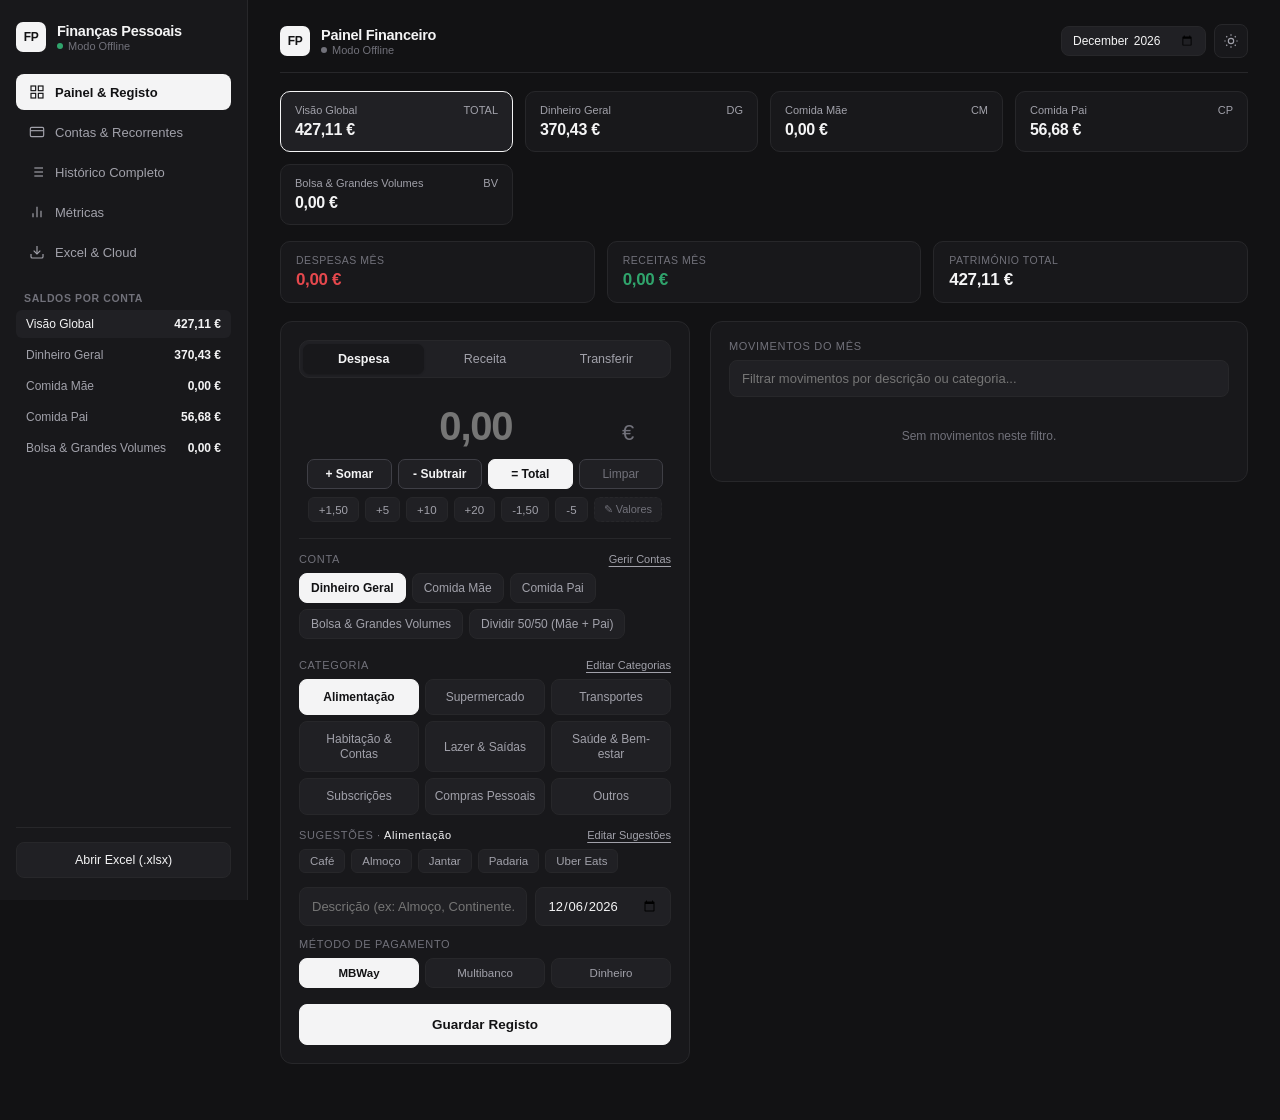
==== app/index.html @ 3c761861 "Valores rapidos personalizaveis e sugestoes com preco" ====
<!DOCTYPE html>
<html lang="pt-PT" data-theme="dark">
<head>
  <meta charset="UTF-8" />
  <meta name="viewport" content="width=device-width, initial-scale=1.0, maximum-scale=1.0, user-scalable=no, viewport-fit=cover" />
  <meta name="apple-mobile-web-app-capable" content="yes" />
  <meta name="apple-mobile-web-app-status-bar-style" content="black-translucent" />
  <meta name="apple-mobile-web-app-title" content="Finanças" />
  <meta name="theme-color" content="#121214" />
  <title>Finanças Pessoais</title>
  <link rel="manifest" href="./manifest.json?v=13" />
  <link rel="stylesheet" href="./styles.css?v=13" />
</head>
<body>
  <div id="toast" class="toast">Registo guardado</div>

  <div class="app-shell">
    <!-- DESKTOP LEFT SIDEBAR (Visível apenas em Computador >= 1024px) -->
    <aside class="desktop-sidebar">
      <div class="sidebar-top">
        <div class="brand">
          <div class="brand-mark">FP</div>
          <div>
            <div class="brand-title">Finanças Pessoais</div>
            <div class="brand-subtitle">
              <span class="status-dot"></span>
              <span id="sidebarSyncText">Excel Sincronizado</span>
            </div>
          </div>
        </div>

        <nav class="sidebar-nav">
          <button type="button" class="side-nav-item active" data-tab="tab-registar">
            <svg viewBox="0 0 24 24"><rect x="3" y="3" width="7" height="7"></rect><rect x="14" y="3" width="7" height="7"></rect><rect x="14" y="14" width="7" height="7"></rect><rect x="3" y="14" width="7" height="7"></rect></svg>
            <span>Painel & Registo</span>
          </button>
          <button type="button" class="side-nav-item" data-tab="tab-contas">
            <svg viewBox="0 0 24 24"><rect x="2" y="5" width="20" height="14" rx="2"></rect><line x1="2" y1="10" x2="22" y2="10"></line></svg>
            <span>Contas & Recorrentes</span>
          </button>
          <button type="button" class="side-nav-item" data-tab="tab-movimentos">
            <svg viewBox="0 0 24 24"><line x1="8" y1="6" x2="21" y2="6"></line><line x1="8" y1="12" x2="21" y2="12"></line><line x1="8" y1="18" x2="21" y2="18"></line><line x1="3" y1="6" x2="3.01" y2="6"></line><line x1="3" y1="12" x2="3.01" y2="12"></line><line x1="3" y1="18" x2="3.01" y2="18"></line></svg>
            <span>Histórico Completo</span>
          </button>
          <button type="button" class="side-nav-item" data-tab="tab-metricas">
            <svg viewBox="0 0 24 24"><line x1="18" y1="20" x2="18" y2="10"></line><line x1="12" y1="20" x2="12" y2="4"></line><line x1="6" y1="20" x2="6" y2="14"></line></svg>
            <span>Métricas</span>
          </button>
          <button type="button" class="side-nav-item" data-tab="tab-cloud">
            <svg viewBox="0 0 24 24"><path d="M21 15v4a2 2 0 0 1-2 2H5a2 2 0 0 1-2-2v-4"></path><polyline points="7 10 12 15 17 10"></polyline><line x1="12" y1="15" x2="12" y2="3"></line></svg>
            <span>Excel & Cloud</span>
          </button>
        </nav>

        <div>
          <div class="sidebar-section-title">Saldos por Conta</div>
          <div id="sidebarAccountsList" class="sidebar-accounts-list"></div>
        </div>
      </div>

      <div class="sidebar-bottom">
        <button type="button" id="sidebarDownloadExcelBtn" class="action-btn-secondary" style="margin-bottom: 0;">
          Abrir Excel (.xlsx)
        </button>
      </div>
    </aside>

    <!-- ÁREA PRINCIPAL (Full-Screen no PC / Centrada no iPhone) -->
    <div class="app-container">
      <!-- Top Header -->
      <header class="app-header">
        <div class="brand">
          <div class="brand-mark">FP</div>
          <div>
            <div class="brand-title" id="pageHeaderTitle">Painel Financeiro</div>
            <div class="brand-subtitle">
              <span id="syncDot" class="status-dot"></span>
              <span id="syncStatusText">Excel Sincronizado</span>
            </div>
          </div>
        </div>
        <div class="header-actions">
          <input type="month" id="globalMonthPicker" class="input-field" style="padding: 6px 10px; font-size: 12px; width: auto;" />
          <button id="themeToggleBtn" class="icon-btn" title="Alternar Tema Claro/Escuro">
            <svg viewBox="0 0 24 24" width="16" height="16" stroke="currentColor" stroke-width="1.75" fill="none">
              <circle cx="12" cy="12" r="4"></circle>
              <path d="M12 2v2M12 20v2M4.93 4.93l1.41 1.41M17.66 17.66l1.41 1.41M2 12h2M20 12h2M6.34 17.66l-1.41 1.41M19.07 4.93l-1.41 1.41"></path>
            </svg>
          </button>
        </div>
      </header>

      <!-- Multi-Account Strip (Grid Full-Width no PC / Carrossel no iPhone) -->
      <section id="accountsStrip" class="accounts-strip"></section>

      <!-- Top KPI Strip -->
      <section class="summary-strip">
        <div class="summary-pill">
          <div class="label" id="kpiExpensesLabel">Despesas Mês</div>
          <div id="kpiExpenses" class="value expense">0,00 €</div>
        </div>
        <div class="summary-pill">
          <div class="label" id="kpiIncomeLabel">Receitas Mês</div>
          <div id="kpiIncome" class="value income">0,00 €</div>
        </div>
        <div class="summary-pill">
          <div class="label" id="kpiBalanceLabel">Património Total</div>
          <div id="kpiBalance" class="value">0,00 €</div>
        </div>
      </section>

      <!-- TAB 1: REGISTO RÁPIDO & WORKSPACE DE 3 COLUNAS NO PC -->
      <main id="tab-registar" class="tab-view">
        <div class="desktop-workspace-grid">
          <!-- Coluna 1: Formulário Rápido -->
          <div class="card">
            <div class="type-switcher">
              <button type="button" class="type-btn active" data-type="Despesa">Despesa</button>
              <button type="button" class="type-btn" data-type="Receita">Receita</button>
              <button type="button" class="type-btn" data-type="Transferência">Transferir</button>
            </div>

            <form id="quickExpenseForm">
              <div class="amount-display-box">
                <div class="amount-input-wrapper">
                  <input
                    type="text"
                    id="amountInput"
                    class="amount-input"
                    placeholder="0,00"
                    inputmode="decimal"
                    autocomplete="off"
                    required
                    autofocus
                  />
                  <span class="amount-currency">€</span>
                </div>
                <div id="amountCalcPreview" class="amount-calc-preview hidden">
                  <span id="calcFormulaText" class="calc-formula-text">0,00</span>
                  <span id="calcTotalText" class="calc-total-text">= 0,00 €</span>
                </div>
                <div class="calc-ops-row">
                  <button type="button" class="calc-op-btn" id="calcAddOpBtn" title="Somar parcela (+)">+ Somar</button>
                  <button type="button" class="calc-op-btn" id="calcSubOpBtn" title="Subtrair parcela (-)">- Subtrair</button>
                  <button type="button" class="calc-op-btn calc-eq-btn" id="calcEqualsBtn" title="Calcular total (=)">= Total</button>
                  <button type="button" class="calc-op-btn calc-clear-btn" id="calcClearBtn" title="Limpar">Limpar</button>
                </div>
                <div id="quickAmountsRow" class="quick-amounts"></div>
              </div>

              <!-- Seleção de Conta Origem -->
              <div class="section-label">
                <span id="fromAccountLabel">Conta</span>
                <button type="button" class="link-btn" id="openNewAccountQuickBtn">Gerir Contas</button>
              </div>
              <div id="formAccountPills" class="account-pills"></div>

              <!-- Seleção de Conta Destino (Visível apenas em modo Transferência) -->
              <div id="transferToBox" class="hidden">
                <div class="section-label">
                  <span>Para a Conta de Destino</span>
                </div>
                <div id="formToAccountPills" class="account-pills"></div>
              </div>

              <!-- Seleção de Categoria -->
              <div id="categorySectionBox">
                <div class="section-label">
                  <span>Categoria</span>
                  <button type="button" class="link-btn" id="openCategoryModalBtn">Editar Categorias</button>
                </div>
                <div id="categoryGrid" class="category-grid"></div>

                <div class="section-label">
                  <span>Sugestões · <span id="selectedCatLabel" style="color: var(--text-primary); text-transform: none; font-weight: 500;"></span></span>
                  <button type="button" class="link-btn" id="quickEditSuggestionsBtn">Editar Sugestões</button>
                </div>
                <div id="noteSuggestions" class="note-suggestions"></div>
              </div>

              <div class="form-row two-cols">
                <input
                  type="text"
                  id="descriptionInput"
                  class="input-field"
                  placeholder="Descrição (ex: Almoço, Continente...)"
                  autocomplete="off"
                />
                <input type="date" id="dateInput" class="input-field" required />
              </div>

              <div id="paymentSectionBox">
                <div class="section-label">
                  <span>Método de Pagamento</span>
                </div>
                <div class="payment-pills" id="paymentPills">
                  <div class="pay-pill selected" data-pay="MBWay">MBWay</div>
                  <div class="pay-pill" data-pay="Multibanco">Multibanco</div>
                  <div class="pay-pill" data-pay="Dinheiro">Dinheiro</div>
                </div>
              </div>

              <button type="submit" id="mainSubmitBtn" class="submit-btn">
                <span>Guardar Registo</span>
              </button>
            </form>
          </div>

          <!-- Coluna 2: Movimentos Recentes + Pesquisa Rápida -->
          <div class="card">
            <div class="section-label">
              <span>Movimentos do Mês <span id="activeAccountFilterLabel"></span></span>
              <span id="pendingSyncBadge" class="hidden">Pendentes</span>
            </div>
            <div class="form-row" style="margin-bottom: 12px;">
              <input
                type="search"
                id="quickDashboardSearch"
                class="input-field"
                placeholder="Filtrar movimentos por descrição ou categoria..."
              />
            </div>
            <div id="recentTxList" class="tx-list"></div>
          </div>

          <!-- Coluna 3 (Exclusiva Ecrã Largo PC): Resumo por Categoria & Deduções Recorrentes -->
          <div class="desktop-only-col">
            <div class="card">
              <div class="section-label">
                <span>Gastos por Categoria</span>
                <button type="button" class="link-btn" id="sideAddCatBtn">+ Categoria</button>
              </div>
              <div id="desktopSideMetricsList" class="cat-progress-list"></div>
            </div>

            <div class="card">
              <div class="section-label">
                <span>Deduções Recorrentes</span>
                <button type="button" class="link-btn" id="sideAddRecBtn">+ Recorrente</button>
              </div>
              <div id="desktopSideRecurringList" class="tx-list"></div>
            </div>
          </div>
        </div>
      </main>

      <!-- TAB 2: CONTAS, TIPOS DE GASTO & DEDUÇÕES RECORRENTES -->
      <main id="tab-contas" class="tab-view hidden">
        <div class="desktop-grid">
          <div>
            <div class="card">
              <div class="section-label">
                <span>Contas</span>
                <button type="button" class="link-btn" id="addNewAccountBtn">+ Nova Conta</button>
              </div>
              <p style="font-size: 12px; color: var(--text-secondary); margin-bottom: 12px;">
                Saldos independentes para Comida Mãe, Comida Pai, Dinheiro Geral e Bolsa.
              </p>
              <div id="accountsManageList" class="tx-list" style="margin-bottom: 14px;"></div>
              <button type="button" id="quickJumpTransferBtn" class="action-btn-secondary">
                Transferir entre Contas
              </button>
            </div>

            <div class="card">
              <div class="section-label">
                <span>Categorias / Tipos de Gasto</span>
                <button type="button" class="link-btn" id="addNewCategoryBtn">+ Nova Categoria</button>
              </div>
              <div id="categoriesManageList" class="tx-list"></div>
            </div>
          </div>

          <div>
            <div class="card">
              <div class="section-label">
                <span>Deduções & Receitas Recorrentes</span>
                <button type="button" class="link-btn" id="addNewRecurringBtn">+ Nova Recorrente</button>
              </div>
              <p style="font-size: 12px; color: var(--text-secondary); margin-bottom: 12px;">
                Despesas ou receitas mensais automáticas (ex: Ginásio, Spotify, Propinas, Bolsa).
              </p>
              <div id="recurringManageList" class="tx-list" style="margin-bottom: 14px;"></div>
              <button type="button" id="processRecurringNowBtn" class="submit-btn">
                Processar Recorrentes deste Mês
              </button>
            </div>
          </div>
        </div>
      </main>

      <!-- TAB 3: HISTÓRICO COMPLETO -->
      <main id="tab-movimentos" class="tab-view hidden">
        <div class="card">
          <div class="section-label">
            <span>Histórico de Movimentos</span>
            <span id="txTotalCount">0 registos</span>
          </div>
          <div class="form-row equal-cols" style="margin-bottom: 12px;">
            <input
              type="search"
              id="searchTxInput"
              class="input-field"
              placeholder="Pesquisar descrição ou categoria..."
            />
            <select id="historyAccountFilter" class="input-field">
              <option value="ALL">Todas as Contas</option>
            </select>
          </div>
          <div id="fullTxList" class="tx-list"></div>
        </div>
      </main>

      <!-- TAB 4: MÉTRICAS (SIMPLIFICADAS SEM ORÇAMENTO) -->
      <main id="tab-metricas" class="tab-view hidden">
        <div class="card">
          <div class="section-label">
            <span>Distribuição de Despesas por Categoria</span>
            <span id="totalBudgetPct">0,00 €</span>
          </div>
          <div id="categoryMetricsList" class="cat-progress-list"></div>
        </div>
      </main>

      <!-- TAB 5: EXCEL & CLOUD 24/7 -->
      <main id="tab-cloud" class="tab-view hidden">
        <div class="desktop-grid">
          <div class="card">
            <div class="section-label">
              <span>Base de Dados Excel (OneDrive)</span>
            </div>
            <p style="font-size: 12.5px; color: var(--text-secondary); margin-bottom: 14px; line-height: 1.5;">
              Podes transferir a qualquer momento um ficheiro <strong>Gestao_Financeira.xlsx</strong> completo (contas, registo, recorrentes e categorias), no PC ou no iPhone. No PC, o Excel do OneDrive é atualizado automaticamente quando o servidor local está ligado.
            </p>
            <button type="button" id="downloadExcelBtn" class="submit-btn" style="margin-bottom: 8px;">
              Transferir Gestao_Financeira.xlsx
            </button>
            <button type="button" id="syncNowBtn" class="action-btn-secondary">
              Sincronizar Agora
            </button>
          </div>

          <div class="card">
            <div class="section-label">
              <span>Ligação Cloud 24/7</span>
            </div>
            <div class="form-row">
              <label class="section-label" style="margin-bottom: 4px;">Fornecedor Cloud</label>
              <select id="cloudProviderSelect" class="input-field">
                <option value="none">Servidor Local + Cache Offline</option>
                <option value="github">GitHub Privado (24/7) - Recomendado</option>
                <option value="webhook">Google Apps Script Webhook (24/7)</option>
                <option value="supabase">Supabase Cloud Database (24/7)</option>
              </select>
            </div>

            <div id="githubConfigBox" class="hidden">
              <p style="font-size: 12px; color: var(--text-secondary); margin-bottom: 10px; line-height: 1.5;">
                Os dados ficam num repositório <strong>privado</strong> da tua conta GitHub. Funciona no PC e no iPhone, a qualquer hora, sem ligar o servidor.
              </p>
              <div class="form-row two-cols">
                <input type="text" id="githubOwnerInput" class="input-field" placeholder="Utilizador GitHub (ex: diogoribeir07)" autocomplete="off" autocapitalize="off" />
                <input type="text" id="githubRepoInput" class="input-field" placeholder="Repositório de dados (ex: financas-data)" autocomplete="off" autocapitalize="off" />
              </div>
              <div class="form-row">
                <input type="password" id="githubTokenInput" class="input-field" placeholder="Token de acesso (github_pat_...)" autocomplete="off" />
              </div>
              <button type="button" id="testGithubBtn" class="action-btn-secondary" style="margin-bottom: 6px;">
                Testar Ligação
              </button>
              <p id="githubStatusText" style="font-size: 12px; color: var(--text-secondary); margin-bottom: 10px; line-height: 1.5;"></p>
            </div>

            <div id="webhookConfigBox" class="form-row hidden">
              <input
                type="url"
                id="webhookUrlInput"
                class="input-field"
                placeholder="https://script.google.com/macros/s/.../exec"
              />
            </div>

            <div id="supabaseConfigBox" class="form-row hidden">
              <input
                type="url"
                id="supabaseUrlInput"
                class="input-field"
                placeholder="URL do Projeto Supabase"
              />
              <input
                type="password"
                id="supabaseKeyInput"
                class="input-field"
                placeholder="Anon Public API Key"
              />
            </div>

            <button type="button" id="saveCloudConfigBtn" class="action-btn-secondary">
              Guardar Configuração Cloud
            </button>
          </div>
        </div>
      </main>
    </div>
  </div>

  <!-- MODAL 1: EDITAR TRANSAÇÃO EXISTENTE -->
  <div id="editTxModal" class="modal-overlay hidden">
    <div class="modal-card">
      <div class="modal-header">
        <div class="modal-title">Editar Registo</div>
        <button type="button" class="mini-action-btn" id="closeEditTxModal">Fechar</button>
      </div>
      <form id="editTxForm">
        <input type="hidden" id="editTxId" />
        <div class="form-row equal-cols">
          <div>
            <label class="section-label">Tipo</label>
            <select id="editTxType" class="input-field">
              <option value="Despesa">Despesa</option>
              <option value="Receita">Receita</option>
              <option value="Transferência">Transferência</option>
            </select>
          </div>
          <div>
            <label class="section-label">Valor (€ ou soma/sub)</label>
            <input type="text" id="editTxAmount" class="input-field" inputmode="decimal" placeholder="Ex: 15,00 ou 10+5,50" required />
          </div>
        </div>
        <div class="form-row equal-cols">
          <div>
            <label class="section-label">Conta</label>
            <select id="editTxAccount" class="input-field"></select>
          </div>
          <div>
            <label class="section-label">Categoria</label>
            <select id="editTxCategory" class="input-field"></select>
          </div>
        </div>
        <div class="form-row">
          <label class="section-label">Descrição</label>
          <input type="text" id="editTxDesc" class="input-field" required />
        </div>
        <div class="form-row equal-cols">
          <div>
            <label class="section-label">Data</label>
            <input type="date" id="editTxDate" class="input-field" required />
          </div>
          <div>
            <label class="section-label">Método</label>
            <select id="editTxMethod" class="input-field">
              <option value="MBWay">MBWay</option>
              <option value="Multibanco">Multibanco</option>
              <option value="Dinheiro">Dinheiro</option>
              <option value="Transferência">Transferência</option>
              <option value="Débito Direto">Débito Direto</option>
            </select>
          </div>
        </div>
        <button type="submit" class="submit-btn">Guardar Alterações</button>
      </form>
    </div>
  </div>

  <!-- MODAL 2: CRIAR / EDITAR CONTA -->
  <div id="accountModal" class="modal-overlay hidden">
    <div class="modal-card">
      <div class="modal-header">
        <div class="modal-title" id="accountModalTitle">Nova Conta</div>
        <button type="button" class="mini-action-btn" id="closeAccountModal">Fechar</button>
      </div>
      <form id="accountForm">
        <input type="hidden" id="accIdInput" />
        <div class="form-row two-cols">
          <div>
            <label class="section-label">Nome da Conta</label>
            <input type="text" id="accNameInput" class="input-field" placeholder="Ex: Comida Mãe" required />
          </div>
          <div>
            <label class="section-label">Sigla (2 letras)</label>
            <input type="text" id="accIconInput" class="input-field" value="CT" maxlength="3" required />
          </div>
        </div>
        <div class="form-row">
          <label class="section-label">Saldo Inicial (€)</label>
          <input type="number" id="accBalanceInput" class="input-field" step="0.01" value="0.00" required />
        </div>
        <div class="form-row">
          <label class="section-label">Descrição</label>
          <input type="text" id="accDescInput" class="input-field" placeholder="Opcional" />
        </div>
        <button type="submit" class="submit-btn">Guardar Conta</button>
      </form>
    </div>
  </div>

  <!-- MODAL 3: CRIAR / EDITAR TIPO DE GASTO (SEM ORÇAMENTO) -->
  <div id="categoryModal" class="modal-overlay hidden">
    <div class="modal-card">
      <div class="modal-header">
        <div class="modal-title" id="categoryModalTitle">Editar Categoria</div>
        <button type="button" class="mini-action-btn" id="closeCategoryModal">Fechar</button>
      </div>
      <form id="categoryForm">
        <input type="hidden" id="catIdInput" />
        <input type="hidden" id="catBudgetInput" value="0" />
        <div class="form-row two-cols">
          <div>
            <label class="section-label">Nome da Categoria</label>
            <input type="text" id="catNameInput" class="input-field" placeholder="Ex: Supermercado" required />
          </div>
          <div>
            <label class="section-label">Sigla</label>
            <input type="text" id="catIconInput" class="input-field" value="CT" maxlength="3" required />
          </div>
        </div>
        <div class="form-row">
          <div>
            <label class="section-label">Tipo</label>
            <select id="catTypeInput" class="input-field">
              <option value="Despesa">Despesa</option>
              <option value="Receita">Receita</option>
            </select>
          </div>
        </div>
        <div class="form-row">
          <label class="section-label">Sugestões Rápidas (com preço opcional)</label>
          <div class="chip-builder-row">
            <input type="text" id="newChipLabelInput" class="input-field" placeholder="Nome (ex: Almoço Refeitório)" />
            <input type="text" id="newChipPriceInput" class="input-field chip-price-input" inputmode="decimal" placeholder="Preço € (opc.)" />
            <button type="button" class="mini-action-btn" id="addChipItemBtn">+ Adicionar</button>
          </div>
          <div id="catChipsListPreview" class="editable-chips-box"></div>
          <input type="text" id="catChipsInput" class="input-field" placeholder="Ex: Almoço Refeitório: 2.85, Café: 0.80, Jantar" style="margin-top: 6px; font-size: 11.5px;" />
        </div>
        <button type="submit" class="submit-btn">Guardar Categoria</button>
      </form>
    </div>
  </div>

  <!-- MODAL 4: CRIAR / EDITAR DEDUÇÃO RECORRENTE -->
  <div id="recurringModal" class="modal-overlay hidden">
    <div class="modal-card">
      <div class="modal-header">
        <div class="modal-title" id="recurringModalTitle">Nova Dedução Recorrente</div>
        <button type="button" class="mini-action-btn" id="closeRecurringModal">Fechar</button>
      </div>
      <form id="recurringForm">
        <input type="hidden" id="recIdInput" />
        <div class="form-row">
          <label class="section-label">Descrição</label>
          <input type="text" id="recDescInput" class="input-field" placeholder="Ex: Ginásio, Spotify, Propinas" required />
        </div>
        <div class="form-row equal-cols">
          <div>
            <label class="section-label">Valor (€)</label>
            <input type="number" id="recAmountInput" class="input-field" step="0.01" min="0.01" required />
          </div>
          <div>
            <label class="section-label">Dia do Mês (1 a 31)</label>
            <input type="number" id="recDayInput" class="input-field" min="1" max="31" value="1" required />
          </div>
        </div>
        <div class="form-row equal-cols">
          <div>
            <label class="section-label">Tipo</label>
            <select id="recTypeInput" class="input-field">
              <option value="Despesa">Despesa</option>
              <option value="Receita">Receita</option>
            </select>
          </div>
          <div>
            <label class="section-label">Conta</label>
            <select id="recAccountInput" class="input-field"></select>
          </div>
        </div>
        <div class="form-row">
          <label class="section-label">Categoria</label>
          <select id="recCategoryInput" class="input-field"></select>
        </div>
        <button type="submit" class="submit-btn">Guardar Recorrente</button>
      </form>
    </div>
  </div>

  <!-- MODAL 5: EDITAR BOTÕES DE VALORES RÁPIDOS -->
  <div id="quickAmountsModal" class="modal-overlay hidden">
    <div class="modal-card">
      <div class="modal-header">
        <div class="modal-title">Botões de Valores Rápidos</div>
        <button type="button" class="mini-action-btn" id="closeQuickAmountsModal">Fechar</button>
      </div>
      <form id="quickAmountsForm">
        <div class="form-row">
          <label class="section-label">Adicionar Valor (positivo soma, negativo subtrai)</label>
          <div class="chip-builder-row">
            <input type="text" id="newQuickAmountInput" class="input-field" inputmode="decimal" placeholder="Ex: 0,80 ou 2,85 ou -1,50" />
            <button type="button" class="mini-action-btn" id="addQuickAmountBtn">+ Adicionar</button>
          </div>
        </div>
        <div class="form-row">
          <label class="section-label">Valores Atuais (toca no × para remover)</label>
          <div id="quickAmountsEditList" class="editable-chips-box"></div>
        </div>
        <div class="form-row">
          <button type="button" class="action-btn-secondary" id="resetQuickAmountsBtn">Repor Valores Predefinidos</button>
        </div>
        <button type="submit" class="submit-btn">Guardar Botões</button>
      </form>
    </div>
  </div>

  <!-- Mobile Bottom Navigation Bar (Oculta em PC >= 1024px) -->
  <nav class="bottom-nav">
    <button type="button" class="nav-item active" data-tab="tab-registar">
      <svg viewBox="0 0 24 24"><line x1="12" y1="5" x2="12" y2="19"></line><line x1="5" y1="12" x2="19" y2="12"></line></svg>
      <span>Registar</span>
    </button>
    <button type="button" class="nav-item" data-tab="tab-contas">
      <svg viewBox="0 0 24 24"><rect x="2" y="5" width="20" height="14" rx="2"></rect><line x1="2" y1="10" x2="22" y2="10"></line></svg>
      <span>Contas</span>
    </button>
    <button type="button" class="nav-item" data-tab="tab-movimentos">
      <svg viewBox="0 0 24 24"><line x1="8" y1="6" x2="21" y2="6"></line><line x1="8" y1="12" x2="21" y2="12"></line><line x1="8" y1="18" x2="21" y2="18"></line><line x1="3" y1="6" x2="3.01" y2="6"></line><line x1="3" y1="12" x2="3.01" y2="12"></line><line x1="3" y1="18" x2="3.01" y2="18"></line></svg>
      <span>Histórico</span>
    </button>
    <button type="button" class="nav-item" data-tab="tab-metricas">
      <svg viewBox="0 0 24 24"><line x1="18" y1="20" x2="18" y2="10"></line><line x1="12" y1="20" x2="12" y2="4"></line><line x1="6" y1="20" x2="6" y2="14"></line></svg>
      <span>Métricas</span>
    </button>
    <button type="button" class="nav-item" data-tab="tab-cloud">
      <svg viewBox="0 0 24 24"><path d="M21 15v4a2 2 0 0 1-2 2H5a2 2 0 0 1-2-2v-4"></path><polyline points="7 10 12 15 17 10"></polyline><line x1="12" y1="15" x2="12" y2="3"></line></svg>
      <span>Cloud</span>
    </button>
  </nav>

  <script src="./xlsx.mini.min.js?v=14"></script>
  <script src="./xlsx-export.js?v=14"></script>
  <script src="./github-cloud.js?v=14"></script>
  <script src="./app.js?v=14"></script>
</body>
</html>
---- app/styles.css ----
:root,
[data-theme="dark"] {
  --bg-main: #121214;
  --bg-card: #18181b;
  --bg-elevated: #202024;
  --bg-hover: #27272a;
  --bg-glass: rgba(24, 24, 27, 0.9);
  --text-primary: #f4f4f5;
  --text-secondary: #a1a1aa;
  --text-muted: #71717a;
  --border-color: #27272a;
  --border-strong: #3f3f46;
  --accent-primary: #f4f4f5;
  --accent-text: #121214;
  --expense-color: #e5484d;
  --income-color: #30a46c;
  --transfer-color: #a1a1aa;
  --radius-xl: 12px;
  --radius-lg: 10px;
  --radius-md: 8px;
}

[data-theme="light"] {
  --bg-main: #f4f4f5;
  --bg-card: #ffffff;
  --bg-elevated: #f4f4f5;
  --bg-hover: #e4e4e7;
  --bg-glass: rgba(255, 255, 255, 0.92);
  --text-primary: #18181b;
  --text-secondary: #52525b;
  --text-muted: #a1a1aa;
  --border-color: #e4e4e7;
  --border-strong: #d4d4d8;
  --accent-primary: #18181b;
  --accent-text: #ffffff;
  --expense-color: #dc2626;
  --income-color: #16a34a;
  --transfer-color: #52525b;
}

* {
  box-sizing: border-box;
  margin: 0;
  padding: 0;
  -webkit-tap-highlight-color: transparent;
}

/* Remove native white number spinners */
input[type="number"]::-webkit-inner-spin-button,
input[type="number"]::-webkit-outer-spin-button {
  -webkit-appearance: none;
  margin: 0;
}
input[type="number"] {
  -moz-appearance: textfield;
  appearance: textfield;
}

body {
  font-family: -apple-system, BlinkMacSystemFont, "Inter", "SF Pro Text", "Segoe UI", Roboto, sans-serif;
  background-color: var(--bg-main);
  color: var(--text-primary);
  min-height: 100vh;
  font-feature-settings: "cv02", "cv03", "cv04", "cv11";
  font-variant-numeric: tabular-nums;
  -webkit-font-smoothing: antialiased;
  transition: background-color 0.2s ease, color 0.2s ease;
  overflow-x: hidden;
}

/* =========================================================================
   DUAL ARCHITECTURE: DESKTOP FULL-SCREEN (>= 1024px) vs MOBILE (< 1024px)
   ========================================================================= */
.app-shell {
  min-height: 100vh;
  width: 100%;
}

.desktop-sidebar {
  display: none;
}

.desktop-only-col {
  display: none;
}

/* Mobile Layout Default (< 1024px) */
.app-container {
  max-width: 540px;
  margin: 0 auto;
  padding: 16px 14px 96px;
}

/* Desktop Full-Screen Workspace (>= 1024px) */
@media (min-width: 1024px) {
  body {
    padding-bottom: 0;
  }

  .app-shell {
    display: grid;
    grid-template-columns: 248px minmax(0, 1fr);
    min-height: 100vh;
    width: 100%;
  }

  .desktop-sidebar {
    display: flex;
    flex-direction: column;
    justify-content: space-between;
    height: 100vh;
    position: sticky;
    top: 0;
    background: var(--bg-card);
    border-right: 1px solid var(--border-color);
    padding: 22px 16px;
    user-select: none;
  }

  .sidebar-top {
    display: flex;
    flex-direction: column;
    gap: 22px;
  }

  .sidebar-nav {
    display: flex;
    flex-direction: column;
    gap: 4px;
  }

  .side-nav-item {
    background: transparent;
    border: 1px solid transparent;
    color: var(--text-secondary);
    display: flex;
    align-items: center;
    gap: 10px;
    padding: 9px 12px;
    border-radius: var(--radius-md);
    font-size: 13px;
    font-weight: 500;
    cursor: pointer;
    text-align: left;
    transition: all 0.12s ease;
  }

  .side-nav-item svg {
    width: 16px;
    height: 16px;
    stroke: currentColor;
    stroke-width: 1.75;
    fill: none;
    flex-shrink: 0;
  }

  .side-nav-item:hover {
    color: var(--text-primary);
    background: var(--bg-elevated);
  }

  .side-nav-item.active {
    color: var(--accent-text);
    background: var(--accent-primary);
    font-weight: 600;
  }

  .sidebar-section-title {
    font-size: 10.5px;
    font-weight: 600;
    text-transform: uppercase;
    letter-spacing: 0.06em;
    color: var(--text-muted);
    padding: 0 8px;
    margin-bottom: 6px;
  }

  .sidebar-accounts-list {
    display: flex;
    flex-direction: column;
    gap: 3px;
  }

  .sidebar-acc-row {
    display: flex;
    align-items: center;
    justify-content: space-between;
    padding: 7px 10px;
    border-radius: 6px;
    font-size: 12px;
    color: var(--text-secondary);
    cursor: pointer;
    transition: background 0.12s ease, color 0.12s ease;
  }

  .sidebar-acc-row:hover,
  .sidebar-acc-row.active {
    background: var(--bg-elevated);
    color: var(--text-primary);
  }

  .sidebar-acc-row .s-val {
    font-weight: 600;
    color: var(--text-primary);
  }

  .sidebar-bottom {
    border-top: 1px solid var(--border-color);
    padding-top: 14px;
    display: flex;
    flex-direction: column;
    gap: 8px;
  }

  .app-container {
    max-width: none;
    width: 100%;
    margin: 0;
    padding: 24px 32px 40px;
  }

  .bottom-nav {
    display: none !important;
  }

  .accounts-strip {
    display: grid !important;
    grid-template-columns: repeat(auto-fit, minmax(185px, 1fr));
    gap: 12px !important;
    overflow-x: visible !important;
  }

  .summary-strip {
    gap: 12px !important;
  }

  .desktop-grid {
    display: grid;
    grid-template-columns: 1fr 1fr;
    gap: 20px;
    align-items: start;
  }

  .desktop-workspace-grid {
    display: grid;
    grid-template-columns: 410px minmax(0, 1fr);
    gap: 20px;
    align-items: start;
  }
}

@media (min-width: 1380px) {
  .desktop-only-col {
    display: block;
  }
  .desktop-workspace-grid {
    grid-template-columns: 420px minmax(0, 1fr) 340px;
  }
}

/* Header */
.app-header {
  display: flex;
  align-items: center;
  justify-content: space-between;
  margin-bottom: 18px;
  padding-bottom: 14px;
  border-bottom: 1px solid var(--border-color);
}

.brand {
  display: flex;
  align-items: center;
  gap: 11px;
}

.brand-mark {
  width: 30px;
  height: 30px;
  border-radius: 7px;
  background: var(--accent-primary);
  color: var(--accent-text);
  display: flex;
  align-items: center;
  justify-content: center;
  font-size: 12px;
  font-weight: 700;
  letter-spacing: -0.03em;
  flex-shrink: 0;
}

.brand-title {
  font-size: 14.5px;
  font-weight: 600;
  letter-spacing: -0.02em;
  color: var(--text-primary);
}

.brand-subtitle {
  font-size: 11px;
  color: var(--text-muted);
  display: flex;
  align-items: center;
  gap: 5px;
  margin-top: 1px;
}

.status-dot {
  width: 6px;
  height: 6px;
  border-radius: 50%;
  background-color: var(--income-color);
  display: inline-block;
}

.status-dot.offline {
  background-color: var(--text-muted);
}

.header-actions {
  display: flex;
  align-items: center;
  gap: 8px;
}

.icon-btn {
  background: var(--bg-card);
  border: 1px solid var(--border-color);
  color: var(--text-secondary);
  width: 34px;
  height: 34px;
  border-radius: var(--radius-md);
  display: flex;
  align-items: center;
  justify-content: center;
  cursor: pointer;
  transition: all 0.15s ease;
}

.icon-btn:hover {
  color: var(--text-primary);
  border-color: var(--border-strong);
}

/* Accounts Strip */
.accounts-strip {
  display: flex;
  gap: 8px;
  overflow-x: auto;
  padding-bottom: 4px;
  margin-bottom: 12px;
  scrollbar-width: none;
}

.accounts-strip::-webkit-scrollbar {
  display: none;
}

.account-card-mini {
  min-width: 145px;
  background: var(--bg-card);
  border: 1px solid var(--border-color);
  border-radius: var(--radius-lg);
  padding: 12px 14px;
  cursor: pointer;
  transition: all 0.15s ease;
  flex-shrink: 0;
}

.account-card-mini:hover {
  border-color: var(--border-strong);
}

.account-card-mini.active {
  border-color: var(--text-primary);
  background: var(--bg-elevated);
}

.account-card-mini .acc-top {
  font-size: 11px;
  font-weight: 500;
  color: var(--text-secondary);
  margin-bottom: 5px;
  white-space: nowrap;
  display: flex;
  align-items: center;
  justify-content: space-between;
}

.account-card-mini .acc-bal {
  font-size: 16px;
  font-weight: 600;
  color: var(--text-primary);
  letter-spacing: -0.02em;
}

/* Summary Strip */
.summary-strip {
  display: grid;
  grid-template-columns: repeat(3, 1fr);
  gap: 8px;
  margin-bottom: 18px;
}

.summary-pill {
  background: var(--bg-card);
  border: 1px solid var(--border-color);
  border-radius: var(--radius-lg);
  padding: 12px 15px;
}

.summary-pill .label {
  font-size: 10.5px;
  font-weight: 500;
  text-transform: uppercase;
  letter-spacing: 0.05em;
  color: var(--text-muted);
  margin-bottom: 4px;
}

.summary-pill .value {
  font-size: 17px;
  font-weight: 600;
  letter-spacing: -0.02em;
  color: var(--text-primary);
}

.summary-pill .value.expense {
  color: var(--expense-color);
}

.summary-pill .value.income {
  color: var(--income-color);
}

/* Cards */
.card {
  background: var(--bg-card);
  border: 1px solid var(--border-color);
  border-radius: var(--radius-xl);
  padding: 18px;
  margin-bottom: 16px;
}

/* 3-Way Type Switcher */
.type-switcher {
  display: grid;
  grid-template-columns: repeat(3, 1fr);
  background: var(--bg-elevated);
  padding: 3px;
  border-radius: var(--radius-lg);
  margin-bottom: 16px;
  border: 1px solid var(--border-color);
}

.type-btn {
  border: none;
  background: transparent;
  color: var(--text-secondary);
  padding: 8px 6px;
  border-radius: 7px;
  font-size: 12.5px;
  font-weight: 500;
  cursor: pointer;
  transition: all 0.15s ease;
}

.type-btn.active {
  background: var(--bg-card);
  color: var(--text-primary);
  font-weight: 600;
  box-shadow: 0 1px 2px rgba(0, 0, 0, 0.2);
}

/* Big Amount Input & Inline Sum/Subtract Calculator */
.amount-display-box {
  text-align: center;
  padding: 10px 8px 16px;
  margin-bottom: 14px;
  border-bottom: 1px solid var(--border-color);
}

.amount-input-wrapper {
  display: flex;
  align-items: baseline;
  justify-content: center;
  gap: 6px;
}

.amount-input {
  background: transparent;
  border: none;
  color: var(--text-primary);
  font-size: 40px;
  font-weight: 600;
  text-align: center;
  width: 100%;
  max-width: 280px;
  outline: none;
  letter-spacing: -0.03em;
  transition: font-size 0.12s ease;
}

.amount-input.is-expression {
  font-size: 24px;
  letter-spacing: -0.01em;
}

.amount-currency {
  font-size: 22px;
  font-weight: 500;
  color: var(--text-muted);
}

.amount-calc-preview {
  display: flex;
  align-items: center;
  justify-content: space-between;
  gap: 10px;
  background: var(--bg-elevated);
  border: 1px solid var(--border-strong);
  border-radius: var(--radius-md);
  padding: 7px 12px;
  margin: 8px auto 4px;
  max-width: 340px;
  font-size: 12.5px;
}

.calc-formula-text {
  color: var(--text-secondary);
  font-family: ui-monospace, SFMono-Regular, Menlo, Consolas, monospace;
  overflow: hidden;
  text-overflow: ellipsis;
  white-space: nowrap;
}

.calc-total-text {
  color: var(--text-primary);
  font-weight: 700;
  white-space: nowrap;
}

.calc-ops-row {
  display: grid;
  grid-template-columns: repeat(4, 1fr);
  gap: 6px;
  margin-top: 10px;
}

.calc-op-btn {
  background: var(--bg-elevated);
  border: 1px solid var(--border-strong);
  color: var(--text-primary);
  padding: 7px 8px;
  border-radius: 7px;
  font-size: 12px;
  font-weight: 600;
  cursor: pointer;
  transition: all 0.12s ease;
  white-space: nowrap;
}

.calc-op-btn:hover,
.calc-op-btn:active {
  background: var(--bg-hover);
  border-color: var(--text-secondary);
}

.calc-op-btn.calc-eq-btn {
  background: var(--accent-primary);
  color: var(--accent-text);
  border-color: var(--accent-primary);
}

.calc-op-btn.calc-clear-btn {
  color: var(--text-muted);
  font-weight: 500;
}

.quick-amounts {
  display: flex;
  justify-content: center;
  gap: 6px;
  margin-top: 8px;
  flex-wrap: wrap;
}

.chip-btn {
  background: var(--bg-elevated);
  border: 1px solid var(--border-color);
  color: var(--text-secondary);
  padding: 5px 10px;
  border-radius: 6px;
  font-size: 11.5px;
  font-weight: 500;
  cursor: pointer;
  transition: all 0.12s ease;
  white-space: nowrap;
}

.chip-btn:hover,
.chip-btn:active {
  background: var(--bg-hover);
  color: var(--text-primary);
  border-color: var(--border-strong);
}

.link-btn {
  background: transparent;
  border: none;
  color: var(--text-secondary);
  font-size: 11px;
  font-weight: 500;
  cursor: pointer;
  text-decoration: underline;
  text-underline-offset: 3px;
}

.link-btn:hover {
  color: var(--text-primary);
}

/* Section Label */
.section-label {
  font-size: 11px;
  font-weight: 500;
  text-transform: uppercase;
  letter-spacing: 0.06em;
  color: var(--text-muted);
  margin-bottom: 8px;
  display: flex;
  justify-content: space-between;
  align-items: center;
}

/* Account Selector Pills */
.account-pills {
  display: flex;
  gap: 6px;
  overflow-x: auto;
  padding-bottom: 6px;
  margin-bottom: 14px;
  scrollbar-width: none;
  flex-wrap: wrap;
}

.account-pills::-webkit-scrollbar {
  display: none;
}

.acc-pill {
  background: var(--bg-elevated);
  border: 1px solid var(--border-color);
  color: var(--text-secondary);
  padding: 7px 11px;
  border-radius: var(--radius-md);
  font-size: 12px;
  font-weight: 500;
  cursor: pointer;
  white-space: nowrap;
  transition: all 0.12s ease;
}

.acc-pill:hover {
  border-color: var(--border-strong);
}

.acc-pill.selected {
  background: var(--accent-primary);
  color: var(--accent-text);
  border-color: var(--accent-primary);
  font-weight: 600;
}

/* Category Grid */
.category-grid {
  display: grid;
  grid-template-columns: repeat(3, 1fr);
  gap: 6px;
  margin-bottom: 14px;
}

.cat-item {
  background: var(--bg-elevated);
  border: 1px solid var(--border-color);
  border-radius: var(--radius-md);
  padding: 10px 8px;
  display: flex;
  align-items: center;
  justify-content: center;
  cursor: pointer;
  transition: all 0.12s ease;
  text-align: center;
}

.cat-item:hover {
  border-color: var(--border-strong);
}

.cat-item.selected {
  background: var(--accent-primary);
  border-color: var(--accent-primary);
}

.cat-name {
  font-size: 12px;
  font-weight: 500;
  color: var(--text-secondary);
  line-height: 1.2;
}

.cat-item.selected .cat-name {
  color: var(--accent-text);
  font-weight: 600;
}

/* Note Suggestions */
.note-suggestions {
  display: flex;
  gap: 6px;
  overflow-x: auto;
  padding-bottom: 8px;
  margin-bottom: 6px;
  scrollbar-width: none;
}

.note-suggestions::-webkit-scrollbar {
  display: none;
}

/* Form Inputs */
.form-row {
  display: grid;
  grid-template-columns: 1fr;
  gap: 8px;
  margin-bottom: 12px;
}

.form-row.two-cols {
  grid-template-columns: 1.25fr 0.75fr;
}

.form-row.equal-cols {
  grid-template-columns: 1fr 1fr;
}

.input-field {
  width: 100%;
  background: var(--bg-elevated);
  border: 1px solid var(--border-color);
  color: var(--text-primary);
  padding: 10px 12px;
  border-radius: var(--radius-md);
  font-size: 13px;
  font-family: inherit;
  outline: none;
  transition: border-color 0.15s ease;
}

.input-field:focus {
  border-color: var(--text-secondary);
}

/* Payment Method Pills */
.payment-pills {
  display: grid;
  grid-template-columns: repeat(3, 1fr);
  gap: 6px;
  margin-bottom: 16px;
}

.pay-pill {
  background: var(--bg-elevated);
  border: 1px solid var(--border-color);
  color: var(--text-secondary);
  padding: 8px 4px;
  border-radius: var(--radius-md);
  font-size: 11.5px;
  font-weight: 500;
  text-align: center;
  cursor: pointer;
  transition: all 0.12s ease;
}

.pay-pill.selected {
  background: var(--accent-primary);
  color: var(--accent-text);
  border-color: var(--accent-primary);
  font-weight: 600;
}

/* Submit Button */
.submit-btn {
  width: 100%;
  background: var(--accent-primary);
  color: var(--accent-text);
  border: 1px solid var(--accent-primary);
  padding: 12px 16px;
  border-radius: var(--radius-md);
  font-size: 13.5px;
  font-weight: 600;
  cursor: pointer;
  transition: opacity 0.15s ease, transform 0.1s ease;
  display: flex;
  align-items: center;
  justify-content: center;
  gap: 8px;
}

.submit-btn:hover {
  opacity: 0.92;
}

.submit-btn:active {
  transform: scale(0.99);
}

/* Transaction List */
.tx-list {
  display: flex;
  flex-direction: column;
  gap: 6px;
}

.tx-item {
  display: flex;
  align-items: center;
  justify-content: space-between;
  padding: 10px 12px;
  background: var(--bg-elevated);
  border-radius: var(--radius-md);
  border: 1px solid var(--border-color);
  transition: border-color 0.15s ease;
}

.tx-item:hover {
  border-color: var(--border-strong);
}

.tx-left {
  display: flex;
  align-items: center;
  gap: 10px;
  min-width: 0;
}

.tx-monogram,
.tx-icon {
  width: 32px;
  height: 32px;
  border-radius: 6px;
  background: var(--bg-card);
  border: 1px solid var(--border-color);
  color: var(--text-secondary);
  display: flex;
  align-items: center;
  justify-content: center;
  font-size: 10.5px;
  font-weight: 600;
  letter-spacing: 0.02em;
  flex-shrink: 0;
  text-transform: uppercase;
}

.tx-info {
  min-width: 0;
}

.tx-info .tx-title {
  font-size: 13px;
  font-weight: 500;
  color: var(--text-primary);
  white-space: nowrap;
  overflow: hidden;
  text-overflow: ellipsis;
}

.tx-info .tx-meta {
  font-size: 11px;
  color: var(--text-muted);
  margin-top: 2px;
}

.tx-account-badge {
  display: inline-block;
  padding: 1px 6px;
  border-radius: 4px;
  background: var(--bg-card);
  border: 1px solid var(--border-color);
  color: var(--text-secondary);
  font-weight: 500;
  font-size: 10px;
}

.tx-right {
  display: flex;
  align-items: center;
  gap: 6px;
  flex-shrink: 0;
}

.tx-amount {
  font-size: 13.5px;
  font-weight: 600;
  text-align: right;
  margin-right: 4px;
}

.tx-amount.Despesa {
  color: var(--text-primary);
}

.tx-amount.Receita {
  color: var(--income-color);
}

.tx-amount.Transferência {
  color: var(--text-secondary);
}

.mini-action-btn {
  background: transparent;
  border: 1px solid transparent;
  color: var(--text-muted);
  cursor: pointer;
  font-size: 11px;
  padding: 4px 6px;
  border-radius: 5px;
  transition: all 0.12s ease;
}

.mini-action-btn:hover {
  color: var(--text-primary);
  background: var(--bg-card);
  border-color: var(--border-color);
}

.mini-action-btn.danger:hover {
  color: var(--expense-color);
}

/* Progress Bars */
.cat-progress-list {
  display: flex;
  flex-direction: column;
  gap: 12px;
}

.cat-progress-item {
  display: flex;
  flex-direction: column;
  gap: 5px;
}

.cat-progress-header {
  display: flex;
  justify-content: space-between;
  font-size: 12.5px;
  font-weight: 500;
}

.progress-track {
  width: 100%;
  height: 6px;
  background: var(--bg-elevated);
  border-radius: 99px;
  overflow: hidden;
}

.progress-fill {
  height: 100%;
  border-radius: 99px;
  background-color: var(--text-primary);
  transition: width 0.35s ease;
}

/* Mobile Bottom Navigation */
.bottom-nav {
  position: fixed;
  bottom: 0;
  left: 0;
  right: 0;
  background: var(--bg-glass);
  backdrop-filter: blur(16px);
  -webkit-backdrop-filter: blur(16px);
  border-top: 1px solid var(--border-color);
  display: flex;
  justify-content: space-around;
  padding: 7px 6px calc(7px + env(safe-area-inset-bottom, 6px));
  z-index: 100;
}

.nav-item {
  background: transparent;
  border: none;
  color: var(--text-muted);
  display: flex;
  flex-direction: column;
  align-items: center;
  gap: 4px;
  font-size: 10px;
  font-weight: 500;
  cursor: pointer;
  padding: 5px 10px;
  border-radius: var(--radius-md);
  transition: all 0.15s ease;
}

.nav-item svg {
  width: 17px;
  height: 17px;
  stroke: currentColor;
  stroke-width: 1.75;
  fill: none;
}

.nav-item:hover {
  color: var(--text-secondary);
}

.nav-item.active {
  color: var(--text-primary);
  background: var(--bg-elevated);
}

/* Modal Overlay */
.modal-overlay {
  position: fixed;
  inset: 0;
  background: rgba(0, 0, 0, 0.7);
  backdrop-filter: blur(4px);
  display: flex;
  align-items: center;
  justify-content: center;
  padding: 16px;
  z-index: 500;
}

.modal-card {
  background: var(--bg-card);
  border: 1px solid var(--border-strong);
  border-radius: var(--radius-xl);
  padding: 20px;
  width: 100%;
  max-width: 420px;
  max-height: 90vh;
  overflow-y: auto;
}

.modal-header {
  display: flex;
  justify-content: space-between;
  align-items: center;
  margin-bottom: 16px;
  padding-bottom: 10px;
  border-bottom: 1px solid var(--border-color);
}

.modal-title {
  font-size: 14.5px;
  font-weight: 600;
}

/* Toast Notification */
.toast {
  position: fixed;
  top: 18px;
  left: 50%;
  transform: translateX(-50%) translateY(-100px);
  background: var(--accent-primary);
  color: var(--accent-text);
  padding: 10px 18px;
  border-radius: var(--radius-md);
  font-size: 12.5px;
  font-weight: 600;
  box-shadow: 0 8px 24px rgba(0, 0, 0, 0.35);
  z-index: 999;
  transition: transform 0.25s ease;
}

.toast.show {
  transform: translateX(-50%) translateY(0);
}

.hidden {
  display: none !important;
}

.action-btn-secondary {
  width: 100%;
  background: var(--bg-elevated);
  border: 1px solid var(--border-color);
  color: var(--text-primary);
  padding: 10px 14px;
  border-radius: var(--radius-md);
  font-size: 12.5px;
  font-weight: 500;
  cursor: pointer;
  display: flex;
  align-items: center;
  justify-content: center;
  gap: 8px;
  margin-bottom: 8px;
  transition: border-color 0.15s ease, background 0.15s ease;
}

.action-btn-secondary:hover {
  border-color: var(--border-strong);
  background: var(--bg-hover);
}

.chip-edit-trigger {
  border-style: dashed !important;
  color: var(--text-muted) !important;
  font-size: 11px !important;
  padding: 5px 9px !important;
}

.chip-edit-trigger:hover {
  color: var(--text-primary) !important;
  border-color: var(--border-strong) !important;
}

.chip-price-badge {
  display: inline-block;
  margin-left: 5px;
  padding: 1px 5px;
  border-radius: 4px;
  background: var(--bg-card);
  color: var(--text-primary);
  font-weight: 600;
  font-size: 11px;
}

.chip-builder-row {
  display: flex;
  gap: 6px;
  align-items: center;
  margin-bottom: 8px;
}

.chip-price-input {
  max-width: 115px;
}

.editable-chips-box {
  display: flex;
  flex-wrap: wrap;
  gap: 6px;
  min-height: 34px;
  padding: 8px;
  border-radius: var(--radius-md);
  background: var(--bg-elevated);
  border: 1px solid var(--border-color);
}

.editable-chip-pill {
  display: inline-flex;
  align-items: center;
  gap: 6px;
  padding: 4px 9px;
  border-radius: var(--radius-sm);
  background: var(--bg-card);
  border: 1px solid var(--border-color);
  color: var(--text-primary);
  font-size: 12px;
  cursor: pointer;
}

.editable-chip-pill .remove-chip-x {
  color: var(--danger);
  font-weight: 700;
  font-size: 13px;
  line-height: 1;
  padding: 0 2px;
}
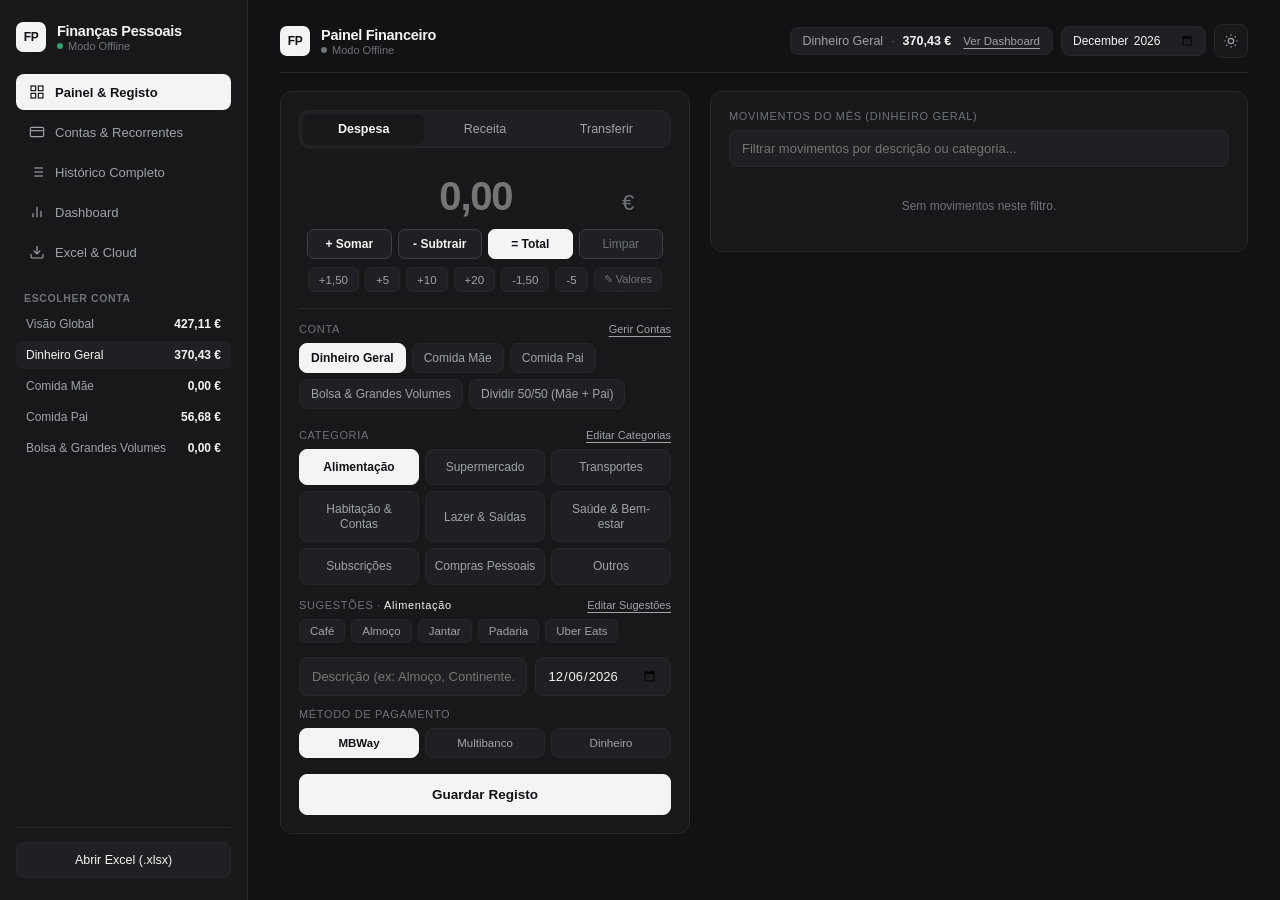
==== commit b7c5f991: "Topo limpo com saldo da conta ativa e nova Dashboard" ====
--- a/app/index.html
+++ b/app/index.html
@@ -44,7 +44,7 @@
           </button>
           <button type="button" class="side-nav-item" data-tab="tab-metricas">
             <svg viewBox="0 0 24 24"><line x1="18" y1="20" x2="18" y2="10"></line><line x1="12" y1="20" x2="12" y2="4"></line><line x1="6" y1="20" x2="6" y2="14"></line></svg>
-            <span>Métricas</span>
+            <span>Dashboard</span>
           </button>
           <button type="button" class="side-nav-item" data-tab="tab-cloud">
             <svg viewBox="0 0 24 24"><path d="M21 15v4a2 2 0 0 1-2 2H5a2 2 0 0 1-2-2v-4"></path><polyline points="7 10 12 15 17 10"></polyline><line x1="12" y1="15" x2="12" y2="3"></line></svg>
@@ -53,7 +53,7 @@
         </nav>
 
         <div>
-          <div class="sidebar-section-title">Saldos por Conta</div>
+          <div class="sidebar-section-title">Escolher Conta</div>
           <div id="sidebarAccountsList" class="sidebar-accounts-list"></div>
         </div>
       </div>
@@ -80,6 +80,12 @@
           </div>
         </div>
         <div class="header-actions">
+          <div id="activeAccountCompactBar" class="active-account-compact-bar">
+            <span class="aac-label" id="compactAccName">Dinheiro Geral</span>
+            <span class="aac-sep">·</span>
+            <span class="aac-bal" id="compactAccBalance">0,00 €</span>
+            <button type="button" class="link-btn aac-dash-link" id="openDashboardQuickBtn">Ver Dashboard</button>
+          </div>
           <input type="month" id="globalMonthPicker" class="input-field" style="padding: 6px 10px; font-size: 12px; width: auto;" />
           <button id="themeToggleBtn" class="icon-btn" title="Alternar Tema Claro/Escuro">
             <svg viewBox="0 0 24 24" width="16" height="16" stroke="currentColor" stroke-width="1.75" fill="none">
@@ -89,25 +95,6 @@
           </button>
         </div>
       </header>
-
-      <!-- Multi-Account Strip (Grid Full-Width no PC / Carrossel no iPhone) -->
-      <section id="accountsStrip" class="accounts-strip"></section>
-
-      <!-- Top KPI Strip -->
-      <section class="summary-strip">
-        <div class="summary-pill">
-          <div class="label" id="kpiExpensesLabel">Despesas Mês</div>
-          <div id="kpiExpenses" class="value expense">0,00 €</div>
-        </div>
-        <div class="summary-pill">
-          <div class="label" id="kpiIncomeLabel">Receitas Mês</div>
-          <div id="kpiIncome" class="value income">0,00 €</div>
-        </div>
-        <div class="summary-pill">
-          <div class="label" id="kpiBalanceLabel">Património Total</div>
-          <div id="kpiBalance" class="value">0,00 €</div>
-        </div>
-      </section>
 
       <!-- TAB 1: REGISTO RÁPIDO & WORKSPACE DE 3 COLUNAS NO PC -->
       <main id="tab-registar" class="tab-view">
@@ -311,14 +298,42 @@
         </div>
       </main>
 
-      <!-- TAB 4: MÉTRICAS (SIMPLIFICADAS SEM ORÇAMENTO) -->
+      <!-- TAB 4: DASHBOARD (AVALIAÇÃO GERAL E POR CONTA) -->
       <main id="tab-metricas" class="tab-view hidden">
-        <div class="card">
-          <div class="section-label">
-            <span>Distribuição de Despesas por Categoria</span>
-            <span id="totalBudgetPct">0,00 €</span>
-          </div>
-          <div id="categoryMetricsList" class="cat-progress-list"></div>
+        <!-- KPIs Gerais / Conta Selecionada -->
+        <section class="summary-strip" style="margin-bottom: 14px;">
+          <div class="summary-pill">
+            <div class="label" id="kpiExpensesLabel">Despesas Mês</div>
+            <div id="kpiExpenses" class="value expense">0,00 €</div>
+          </div>
+          <div class="summary-pill">
+            <div class="label" id="kpiIncomeLabel">Receitas Mês</div>
+            <div id="kpiIncome" class="value income">0,00 €</div>
+          </div>
+          <div class="summary-pill">
+            <div class="label" id="kpiBalanceLabel">Património Total</div>
+            <div id="kpiBalance" class="value">0,00 €</div>
+          </div>
+        </section>
+
+        <!-- Filtro rápido de conta na Dashboard -->
+        <section id="accountsStrip" class="accounts-strip" style="margin-bottom: 14px;"></section>
+
+        <div class="desktop-grid">
+          <div class="card">
+            <div class="section-label">
+              <span>Avaliação por Conta (Mês Selecionado)</span>
+            </div>
+            <div id="dashboardAccountsGrid" class="dashboard-accounts-grid"></div>
+          </div>
+
+          <div class="card">
+            <div class="section-label">
+              <span>Distribuição de Despesas por Categoria</span>
+              <span id="totalBudgetPct">0,00 €</span>
+            </div>
+            <div id="categoryMetricsList" class="cat-progress-list"></div>
+          </div>
         </div>
       </main>
 
@@ -626,7 +641,7 @@
     </button>
     <button type="button" class="nav-item" data-tab="tab-metricas">
       <svg viewBox="0 0 24 24"><line x1="18" y1="20" x2="18" y2="10"></line><line x1="12" y1="20" x2="12" y2="4"></line><line x1="6" y1="20" x2="6" y2="14"></line></svg>
-      <span>Métricas</span>
+      <span>Dashboard</span>
     </button>
     <button type="button" class="nav-item" data-tab="tab-cloud">
       <svg viewBox="0 0 24 24"><path d="M21 15v4a2 2 0 0 1-2 2H5a2 2 0 0 1-2-2v-4"></path><polyline points="7 10 12 15 17 10"></polyline><line x1="12" y1="15" x2="12" y2="3"></line></svg>
@@ -634,9 +649,9 @@
     </button>
   </nav>
 
-  <script src="./xlsx.mini.min.js?v=14"></script>
-  <script src="./xlsx-export.js?v=14"></script>
-  <script src="./github-cloud.js?v=14"></script>
-  <script src="./app.js?v=14"></script>
+  <script src="./xlsx.mini.min.js?v=15"></script>
+  <script src="./xlsx-export.js?v=15"></script>
+  <script src="./github-cloud.js?v=15"></script>
+  <script src="./app.js?v=15"></script>
 </body>
 </html>
--- a/app/styles.css
+++ b/app/styles.css
@@ -1175,3 +1175,88 @@
   padding: 0 2px;
 }
 
+.active-account-compact-bar {
+  display: inline-flex;
+  align-items: center;
+  gap: 8px;
+  padding: 6px 12px;
+  border-radius: var(--radius-md);
+  background: var(--bg-elevated);
+  border: 1px solid var(--border-color);
+  font-size: 12.5px;
+}
+
+.active-account-compact-bar .aac-label {
+  color: var(--text-secondary);
+  font-weight: 500;
+}
+
+.active-account-compact-bar .aac-sep {
+  color: var(--text-muted);
+}
+
+.active-account-compact-bar .aac-bal {
+  color: var(--text-primary);
+  font-weight: 700;
+  font-variant-numeric: tabular-nums;
+}
+
+.active-account-compact-bar .aac-dash-link {
+  margin-left: 4px;
+  font-size: 11.5px;
+}
+
+.dashboard-accounts-grid {
+  display: grid;
+  grid-template-columns: repeat(auto-fill, minmax(220px, 1fr));
+  gap: 10px;
+}
+
+.dash-acc-card {
+  padding: 12px;
+  border-radius: var(--radius-md);
+  background: var(--bg-elevated);
+  border: 1px solid var(--border-color);
+  display: flex;
+  flex-direction: column;
+  gap: 8px;
+}
+
+.dash-acc-card.active {
+  border-color: var(--border-strong);
+}
+
+.dash-acc-header {
+  display: flex;
+  justify-content: space-between;
+  align-items: center;
+}
+
+.dash-acc-name {
+  font-size: 13px;
+  font-weight: 600;
+  color: var(--text-primary);
+}
+
+.dash-acc-bal {
+  font-size: 18px;
+  font-weight: 700;
+  color: var(--text-primary);
+  font-variant-numeric: tabular-nums;
+}
+
+.dash-acc-metrics {
+  display: flex;
+  justify-content: space-between;
+  font-size: 11.5px;
+  color: var(--text-secondary);
+  padding-top: 6px;
+  border-top: 1px solid var(--border-color);
+}
+
+@media (max-width: 640px) {
+  .active-account-compact-bar .aac-dash-link {
+    display: none;
+  }
+}
+
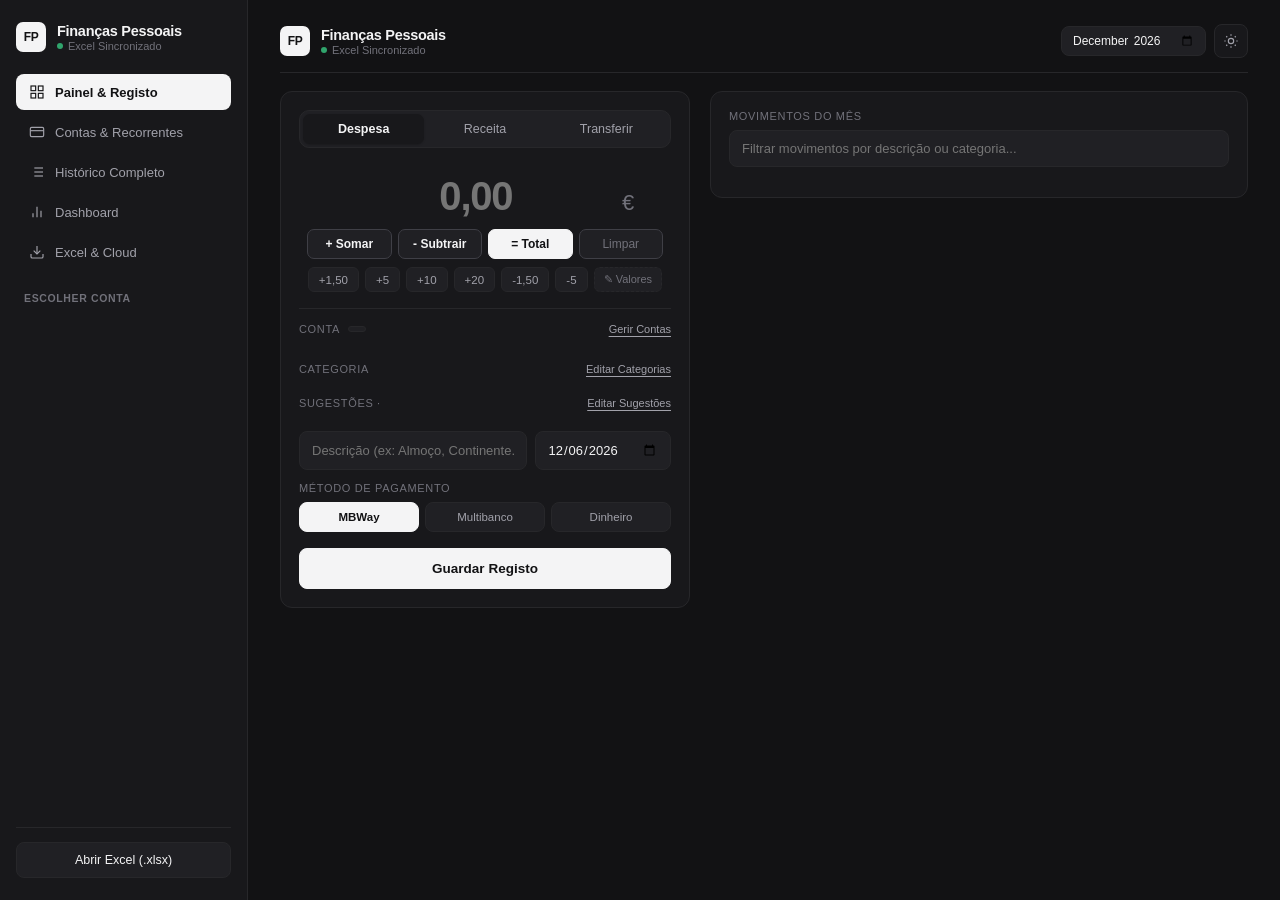
==== commit 238bf103: "Dashboard mobile otimizada e saldo visivel apenas apos selecao" ====
--- a/app/index.html
+++ b/app/index.html
@@ -72,7 +72,7 @@
         <div class="brand">
           <div class="brand-mark">FP</div>
           <div>
-            <div class="brand-title" id="pageHeaderTitle">Painel Financeiro</div>
+            <div class="brand-title" id="pageHeaderTitle">Finanças Pessoais</div>
             <div class="brand-subtitle">
               <span id="syncDot" class="status-dot"></span>
               <span id="syncStatusText">Excel Sincronizado</span>
@@ -80,12 +80,6 @@
           </div>
         </div>
         <div class="header-actions">
-          <div id="activeAccountCompactBar" class="active-account-compact-bar">
-            <span class="aac-label" id="compactAccName">Dinheiro Geral</span>
-            <span class="aac-sep">·</span>
-            <span class="aac-bal" id="compactAccBalance">0,00 €</span>
-            <button type="button" class="link-btn aac-dash-link" id="openDashboardQuickBtn">Ver Dashboard</button>
-          </div>
           <input type="month" id="globalMonthPicker" class="input-field" style="padding: 6px 10px; font-size: 12px; width: auto;" />
           <button id="themeToggleBtn" class="icon-btn" title="Alternar Tema Claro/Escuro">
             <svg viewBox="0 0 24 24" width="16" height="16" stroke="currentColor" stroke-width="1.75" fill="none">
@@ -137,7 +131,10 @@
 
               <!-- Seleção de Conta Origem -->
               <div class="section-label">
-                <span id="fromAccountLabel">Conta</span>
+                <div class="acc-label-wrap">
+                  <span id="fromAccountLabel">Conta</span>
+                  <span id="selectedAccountBalanceBadge" class="selected-acc-badge"></span>
+                </div>
                 <button type="button" class="link-btn" id="openNewAccountQuickBtn">Gerir Contas</button>
               </div>
               <div id="formAccountPills" class="account-pills"></div>
@@ -300,40 +297,46 @@
 
       <!-- TAB 4: DASHBOARD (AVALIAÇÃO GERAL E POR CONTA) -->
       <main id="tab-metricas" class="tab-view hidden">
-        <!-- KPIs Gerais / Conta Selecionada -->
-        <section class="summary-strip" style="margin-bottom: 14px;">
-          <div class="summary-pill">
-            <div class="label" id="kpiExpensesLabel">Despesas Mês</div>
-            <div id="kpiExpenses" class="value expense">0,00 €</div>
-          </div>
-          <div class="summary-pill">
-            <div class="label" id="kpiIncomeLabel">Receitas Mês</div>
-            <div id="kpiIncome" class="value income">0,00 €</div>
-          </div>
-          <div class="summary-pill">
-            <div class="label" id="kpiBalanceLabel">Património Total</div>
-            <div id="kpiBalance" class="value">0,00 €</div>
-          </div>
-        </section>
-
-        <!-- Filtro rápido de conta na Dashboard -->
-        <section id="accountsStrip" class="accounts-strip" style="margin-bottom: 14px;"></section>
-
-        <div class="desktop-grid">
-          <div class="card">
-            <div class="section-label">
-              <span>Avaliação por Conta (Mês Selecionado)</span>
-            </div>
-            <div id="dashboardAccountsGrid" class="dashboard-accounts-grid"></div>
-          </div>
-
-          <div class="card">
-            <div class="section-label">
-              <span>Distribuição de Despesas por Categoria</span>
-              <span id="totalBudgetPct">0,00 €</span>
-            </div>
-            <div id="categoryMetricsList" class="cat-progress-list"></div>
-          </div>
+        <!-- Hero Card: Património Líquido Total -->
+        <div class="dash-hero-card">
+          <div class="dash-hero-header">
+            <span class="dash-hero-title">Património Líquido Total</span>
+            <span class="tx-account-badge">Global</span>
+          </div>
+          <div class="dash-hero-value" id="kpiBalance">0,00 €</div>
+          <div class="dash-hero-footer">
+            <span>Balanço do Mês: <strong id="kpiNetMonth" style="color: var(--text-primary);">0,00 €</strong></span>
+          </div>
+        </div>
+
+        <!-- Grelha de 2 Colunas: Despesas e Receitas do Mês -->
+        <div class="dash-summary-row">
+          <div class="dash-summary-card expense">
+            <div class="dsc-label">Despesas Mês</div>
+            <div class="dsc-value" id="kpiExpenses">0,00 €</div>
+          </div>
+          <div class="dash-summary-card income">
+            <div class="dsc-label">Receitas Mês</div>
+            <div class="dsc-value" id="kpiIncome">0,00 €</div>
+          </div>
+        </div>
+
+        <!-- Avaliação por Conta -->
+        <div class="card" style="margin-bottom: 14px;">
+          <div class="section-label">
+            <span>Avaliação por Conta</span>
+            <span style="font-size: 11px; text-transform: none; color: var(--text-muted);">Saldos e Movimentos</span>
+          </div>
+          <div id="dashboardAccountsGrid" class="dashboard-accounts-grid"></div>
+        </div>
+
+        <!-- Distribuição por Categoria -->
+        <div class="card">
+          <div class="section-label">
+            <span>Gastos por Categoria (Mês)</span>
+            <span id="totalBudgetPct">0,00 €</span>
+          </div>
+          <div id="categoryMetricsList" class="cat-progress-list"></div>
         </div>
       </main>
 
@@ -649,9 +652,9 @@
     </button>
   </nav>
 
-  <script src="./xlsx.mini.min.js?v=15"></script>
-  <script src="./xlsx-export.js?v=15"></script>
-  <script src="./github-cloud.js?v=15"></script>
-  <script src="./app.js?v=15"></script>
+  <script src="./xlsx.mini.min.js?v=16"></script>
+  <script src="./xlsx-export.js?v=16"></script>
+  <script src="./github-cloud.js?v=16"></script>
+  <script src="./app.js?v=16"></script>
 </body>
 </html>
--- a/app/styles.css
+++ b/app/styles.css
@@ -1175,51 +1175,128 @@
   padding: 0 2px;
 }
 
-.active-account-compact-bar {
+/* Badge de saldo da conta selecionada no formulário */
+.acc-label-wrap {
   display: inline-flex;
   align-items: center;
   gap: 8px;
-  padding: 6px 12px;
-  border-radius: var(--radius-md);
-  background: var(--bg-elevated);
-  border: 1px solid var(--border-color);
-  font-size: 12.5px;
-}
-
-.active-account-compact-bar .aac-label {
-  color: var(--text-secondary);
-  font-weight: 500;
-}
-
-.active-account-compact-bar .aac-sep {
+}
+
+.selected-acc-badge {
+  font-size: 11.5px;
+  font-weight: 600;
+  color: var(--text-primary);
+  background: var(--bg-elevated);
+  padding: 2px 8px;
+  border-radius: 6px;
+  border: 1px solid var(--border-color);
+  text-transform: none;
+}
+
+.acc-pill.selected .pill-bal {
+  margin-left: 6px;
+  opacity: 0.85;
+  font-weight: 400;
+}
+
+/* Nova Dashboard Móvel Otimizada */
+.dash-hero-card {
+  background: var(--bg-card);
+  border: 1px solid var(--border-color);
+  border-radius: var(--radius-xl);
+  padding: 18px;
+  margin-bottom: 12px;
+}
+
+.dash-hero-header {
+  display: flex;
+  justify-content: space-between;
+  align-items: center;
+  margin-bottom: 8px;
+}
+
+.dash-hero-title {
+  font-size: 12px;
+  font-weight: 600;
+  text-transform: uppercase;
+  letter-spacing: 0.05em;
   color: var(--text-muted);
 }
 
-.active-account-compact-bar .aac-bal {
-  color: var(--text-primary);
+.dash-hero-value {
+  font-size: 32px;
   font-weight: 700;
+  letter-spacing: -0.03em;
+  color: var(--text-primary);
+  margin-bottom: 8px;
   font-variant-numeric: tabular-nums;
 }
 
-.active-account-compact-bar .aac-dash-link {
-  margin-left: 4px;
-  font-size: 11.5px;
+.dash-hero-footer {
+  font-size: 12px;
+  color: var(--text-secondary);
+  padding-top: 8px;
+  border-top: 1px solid var(--border-color);
+}
+
+.dash-summary-row {
+  display: grid;
+  grid-template-columns: 1fr 1fr;
+  gap: 10px;
+  margin-bottom: 14px;
+}
+
+.dash-summary-card {
+  background: var(--bg-card);
+  border: 1px solid var(--border-color);
+  border-radius: var(--radius-lg);
+  padding: 12px 14px;
+}
+
+.dash-summary-card .dsc-label {
+  font-size: 11px;
+  font-weight: 500;
+  text-transform: uppercase;
+  letter-spacing: 0.04em;
+  color: var(--text-muted);
+  margin-bottom: 4px;
+}
+
+.dash-summary-card .dsc-value {
+  font-size: 19px;
+  font-weight: 700;
+  letter-spacing: -0.02em;
+  font-variant-numeric: tabular-nums;
+}
+
+.dash-summary-card.expense .dsc-value {
+  color: var(--expense-color);
+}
+
+.dash-summary-card.income .dsc-value {
+  color: var(--income-color);
 }
 
 .dashboard-accounts-grid {
   display: grid;
-  grid-template-columns: repeat(auto-fill, minmax(220px, 1fr));
+  grid-template-columns: 1fr;
   gap: 10px;
 }
 
+@media (min-width: 640px) {
+  .dashboard-accounts-grid {
+    grid-template-columns: repeat(auto-fill, minmax(260px, 1fr));
+  }
+}
+
 .dash-acc-card {
-  padding: 12px;
-  border-radius: var(--radius-md);
+  padding: 14px;
+  border-radius: var(--radius-lg);
   background: var(--bg-elevated);
   border: 1px solid var(--border-color);
   display: flex;
   flex-direction: column;
-  gap: 8px;
+  gap: 10px;
 }
 
 .dash-acc-card.active {
@@ -1232,14 +1309,20 @@
   align-items: center;
 }
 
+.dash-acc-name-wrap {
+  display: flex;
+  align-items: center;
+  gap: 8px;
+}
+
 .dash-acc-name {
-  font-size: 13px;
+  font-size: 13.5px;
   font-weight: 600;
   color: var(--text-primary);
 }
 
 .dash-acc-bal {
-  font-size: 18px;
+  font-size: 20px;
   font-weight: 700;
   color: var(--text-primary);
   font-variant-numeric: tabular-nums;
@@ -1248,15 +1331,9 @@
 .dash-acc-metrics {
   display: flex;
   justify-content: space-between;
-  font-size: 11.5px;
-  color: var(--text-secondary);
-  padding-top: 6px;
+  font-size: 12px;
+  color: var(--text-secondary);
+  padding-top: 8px;
   border-top: 1px solid var(--border-color);
 }
 
-@media (max-width: 640px) {
-  .active-account-compact-bar .aac-dash-link {
-    display: none;
-  }
-}
-
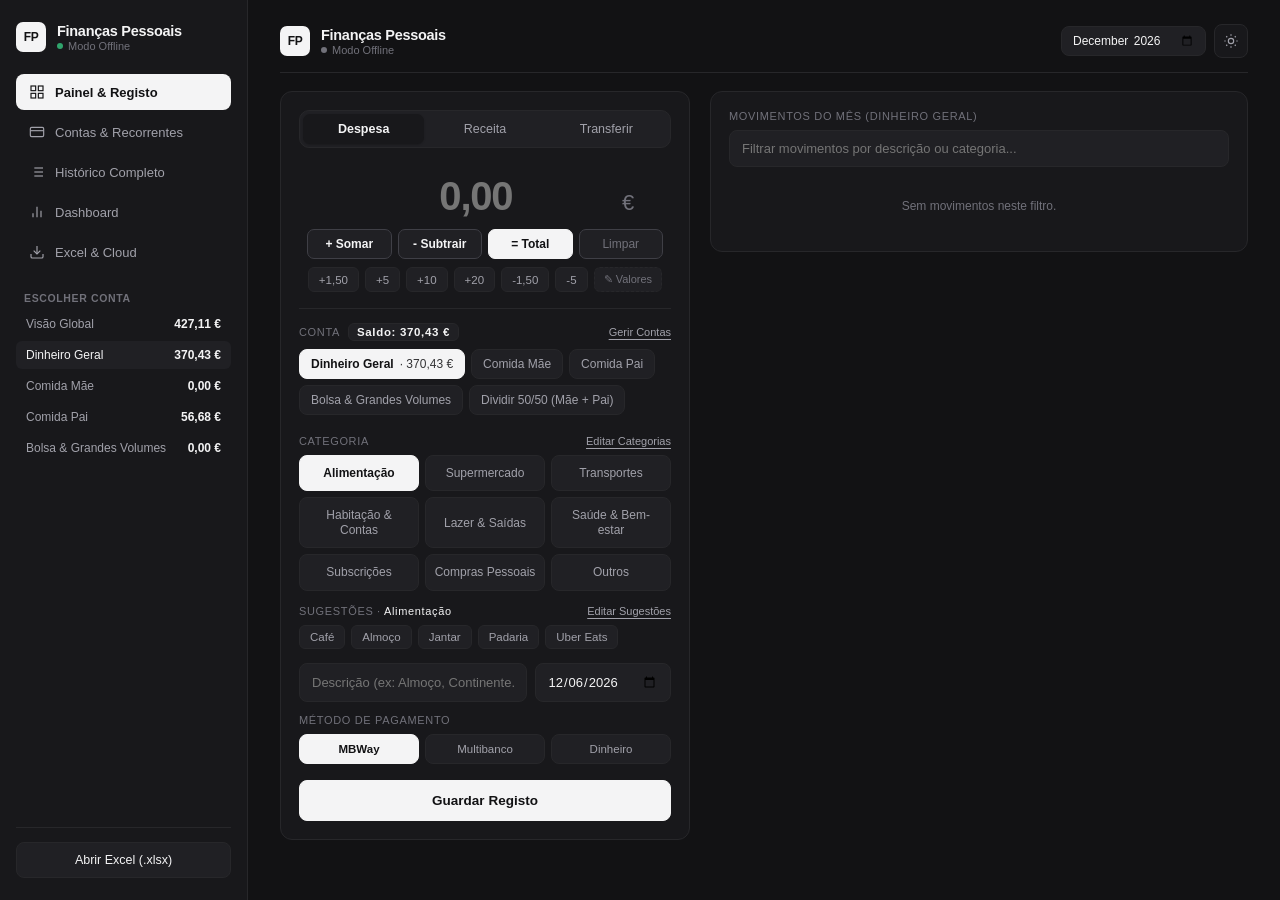
==== commit 63b841e8: "Corrigir renderizacao inicial: null check em accountsStrip e kpiBalanceLabel (v17)" ====
--- a/app/index.html
+++ b/app/index.html
@@ -8,8 +8,8 @@
   <meta name="apple-mobile-web-app-title" content="Finanças" />
   <meta name="theme-color" content="#121214" />
   <title>Finanças Pessoais</title>
-  <link rel="manifest" href="./manifest.json?v=13" />
-  <link rel="stylesheet" href="./styles.css?v=13" />
+  <link rel="manifest" href="./manifest.json?v=17" />
+  <link rel="stylesheet" href="./styles.css?v=17" />
 </head>
 <body>
   <div id="toast" class="toast">Registo guardado</div>
@@ -652,9 +652,9 @@
     </button>
   </nav>
 
-  <script src="./xlsx.mini.min.js?v=16"></script>
-  <script src="./xlsx-export.js?v=16"></script>
-  <script src="./github-cloud.js?v=16"></script>
-  <script src="./app.js?v=16"></script>
+  <script src="./xlsx.mini.min.js?v=17"></script>
+  <script src="./xlsx-export.js?v=17"></script>
+  <script src="./github-cloud.js?v=17"></script>
+  <script src="./app.js?v=17"></script>
 </body>
 </html>
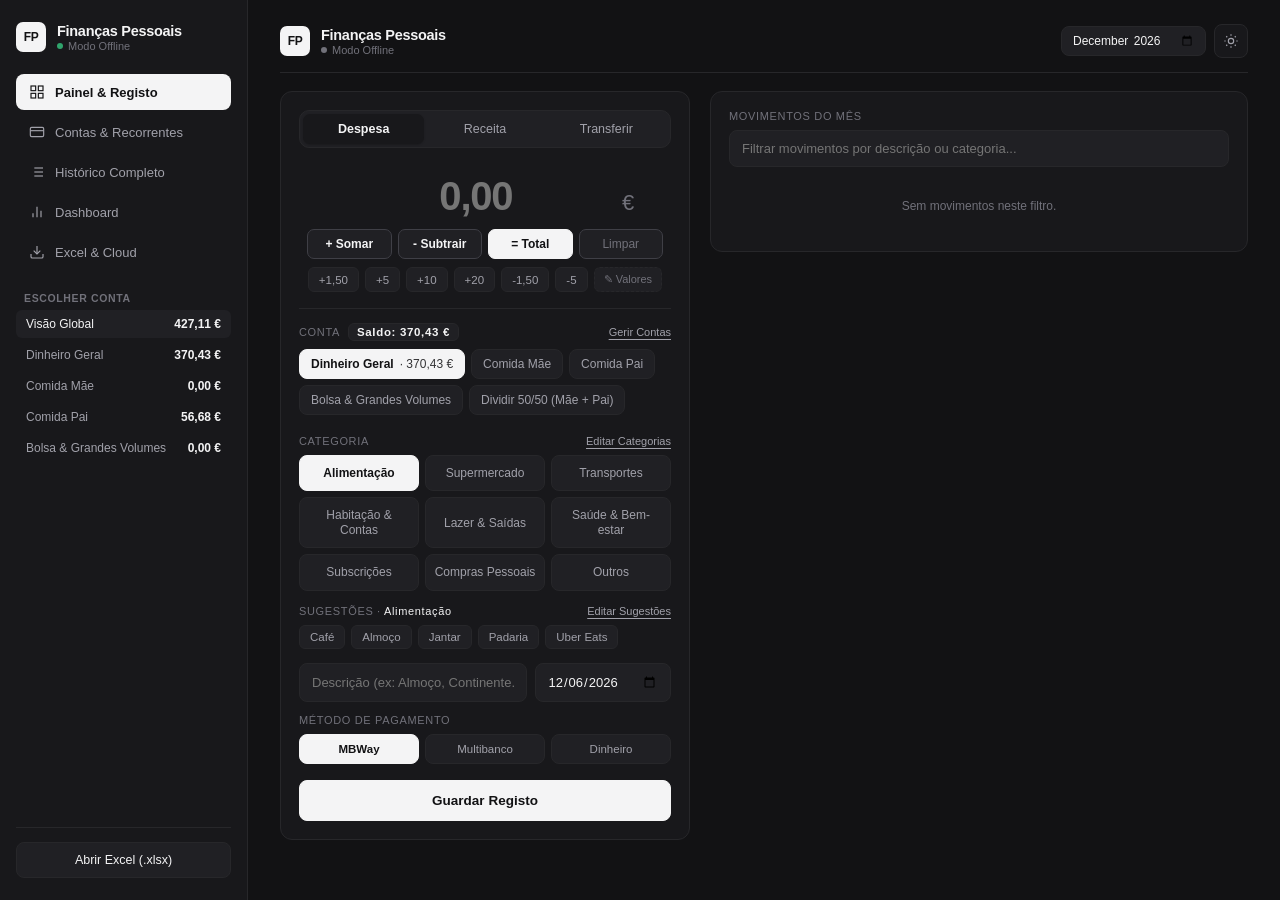
==== commit e2f3cf7c: "Mostrar registos de meses anteriores e associar Comida Pai a Dinheiro Pai nos filtros (v18)" ====
--- a/app/index.html
+++ b/app/index.html
@@ -8,8 +8,8 @@
   <meta name="apple-mobile-web-app-title" content="Finanças" />
   <meta name="theme-color" content="#121214" />
   <title>Finanças Pessoais</title>
-  <link rel="manifest" href="./manifest.json?v=17" />
-  <link rel="stylesheet" href="./styles.css?v=17" />
+  <link rel="manifest" href="./manifest.json?v=18" />
+  <link rel="stylesheet" href="./styles.css?v=18" />
 </head>
 <body>
   <div id="toast" class="toast">Registo guardado</div>
@@ -652,9 +652,9 @@
     </button>
   </nav>
 
-  <script src="./xlsx.mini.min.js?v=17"></script>
-  <script src="./xlsx-export.js?v=17"></script>
-  <script src="./github-cloud.js?v=17"></script>
-  <script src="./app.js?v=17"></script>
+  <script src="./xlsx.mini.min.js?v=18"></script>
+  <script src="./xlsx-export.js?v=18"></script>
+  <script src="./github-cloud.js?v=18"></script>
+  <script src="./app.js?v=18"></script>
 </body>
 </html>
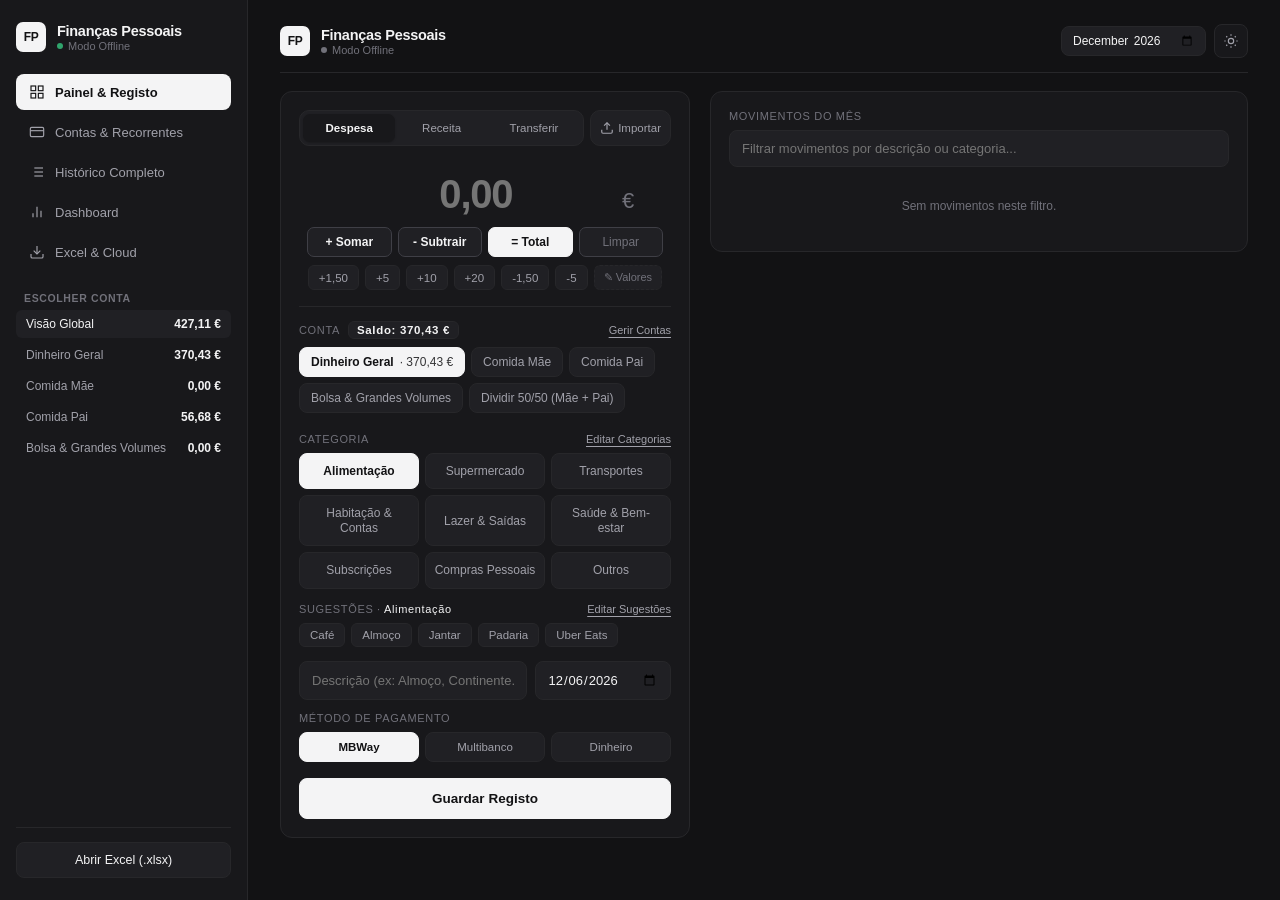
==== commit e5335a2b: "Importacao limpa de Prints e PDFs CGD com reconciliacao de cativos (v20)" ====
--- a/app/index.html
+++ b/app/index.html
@@ -8,8 +8,8 @@
   <meta name="apple-mobile-web-app-title" content="Finanças" />
   <meta name="theme-color" content="#121214" />
   <title>Finanças Pessoais</title>
-  <link rel="manifest" href="./manifest.json?v=18" />
-  <link rel="stylesheet" href="./styles.css?v=18" />
+  <link rel="manifest" href="./manifest.json?v=20" />
+  <link rel="stylesheet" href="./styles.css?v=20" />
 </head>
 <body>
   <div id="toast" class="toast">Registo guardado</div>
@@ -95,10 +95,17 @@
         <div class="desktop-workspace-grid">
           <!-- Coluna 1: Formulário Rápido -->
           <div class="card">
-            <div class="type-switcher">
-              <button type="button" class="type-btn active" data-type="Despesa">Despesa</button>
-              <button type="button" class="type-btn" data-type="Receita">Receita</button>
-              <button type="button" class="type-btn" data-type="Transferência">Transferir</button>
+            <div class="type-bar-row">
+              <div class="type-switcher">
+                <button type="button" class="type-btn active" data-type="Despesa">Despesa</button>
+                <button type="button" class="type-btn" data-type="Receita">Receita</button>
+                <button type="button" class="type-btn" data-type="Transferência">Transferir</button>
+              </div>
+              <button type="button" id="smartImportTriggerBtn" class="import-trigger-btn" title="Importar Print ou PDF CGD">
+                <svg viewBox="0 0 24 24" width="14" height="14" stroke="currentColor" stroke-width="2" fill="none"><path d="M21 15v4a2 2 0 0 1-2 2H5a2 2 0 0 1-2-2v-4"></path><polyline points="17 8 12 3 7 8"></polyline><line x1="12" y1="3" x2="12" y2="15"></line></svg>
+                <span>Importar</span>
+              </button>
+              <input type="file" id="smartImportFileInput" accept="image/*,.pdf,application/pdf" multiple class="hidden" />
             </div>
 
             <form id="quickExpenseForm">
@@ -413,6 +420,17 @@
               />
             </div>
 
+            <div class="form-row">
+              <label class="section-label" style="margin-bottom: 4px;">Leitura de Prints · Gemini API Key (Opcional)</label>
+              <input
+                type="password"
+                id="geminiApiKeyInput"
+                class="input-field"
+                placeholder="AIza... (apenas para prints/imagens; PDFs não precisam)"
+                autocomplete="off"
+              />
+            </div>
+
             <button type="button" id="saveCloudConfigBtn" class="action-btn-secondary">
               Guardar Configuração Cloud
             </button>
@@ -625,6 +643,34 @@
         </div>
         <button type="submit" class="submit-btn">Guardar Botões</button>
       </form>
+    </div>
+  </div>
+
+  <!-- MODAL 6: IMPORTAÇÃO AUTOMÁTICA (PRINT / PDF CGD) -->
+  <div id="importModal" class="modal-overlay hidden">
+    <div class="modal-card modal-wide">
+      <div class="modal-header">
+        <div class="modal-title" id="importModalTitle">Importar Movimentos</div>
+        <button type="button" class="mini-action-btn" id="closeImportModal">Fechar</button>
+      </div>
+
+      <div class="section-label">
+        <span>Carteira Padrão</span>
+        <span id="importSourceBadge" class="tx-account-badge"></span>
+      </div>
+      <div id="importDefaultAccPills" class="account-pills" style="margin-bottom: 10px;"></div>
+
+      <div id="importBalanceBox" class="import-balance-box"></div>
+
+      <div class="section-label" style="margin-top: 10px;">
+        <span id="importCountLabel">0 movimentos</span>
+        <button type="button" class="link-btn" id="importToggleAllBtn">Alternar seleção</button>
+      </div>
+      <div id="importItemsList" class="import-items-list"></div>
+
+      <button type="button" id="confirmSmartImportBtn" class="submit-btn" style="margin-top: 12px;">
+        Confirmar Importação
+      </button>
     </div>
   </div>
 
@@ -652,9 +698,10 @@
     </button>
   </nav>
 
-  <script src="./xlsx.mini.min.js?v=18"></script>
-  <script src="./xlsx-export.js?v=18"></script>
-  <script src="./github-cloud.js?v=18"></script>
-  <script src="./app.js?v=18"></script>
+  <script src="./xlsx.mini.min.js?v=20"></script>
+  <script src="./xlsx-export.js?v=20"></script>
+  <script src="./github-cloud.js?v=20"></script>
+  <script src="./smart-import.js?v=20"></script>
+  <script src="./app.js?v=20"></script>
 </body>
 </html>
--- a/app/styles.css
+++ b/app/styles.css
@@ -56,6 +56,10 @@
   appearance: textfield;
 }
 
+html {
+  overflow-x: hidden;
+}
+
 body {
   font-family: -apple-system, BlinkMacSystemFont, "Inter", "SF Pro Text", "Segoe UI", Roboto, sans-serif;
   background-color: var(--bg-main);
@@ -93,7 +97,11 @@
 
 /* Desktop Full-Screen Workspace (>= 1024px) */
 @media (min-width: 1024px) {
-  body {
+  html {
+  overflow-x: hidden;
+}
+
+body {
     padding-bottom: 0;
   }
 
@@ -440,6 +448,7 @@
   border-radius: var(--radius-xl);
   padding: 18px;
   margin-bottom: 16px;
+  min-width: 0;
 }
 
 /* 3-Way Type Switcher */
@@ -1337,3 +1346,212 @@
   border-top: 1px solid var(--border-color);
 }
 
+/* Botão e Modal de Importação Limpa */
+.type-bar-row {
+  display: flex;
+  align-items: stretch;
+  gap: 6px;
+  margin-bottom: 16px;
+  min-width: 0;
+}
+
+.type-bar-row .type-switcher {
+  flex: 1;
+  min-width: 0;
+  margin-bottom: 0;
+}
+
+.type-bar-row .type-btn {
+  padding: 8px 4px;
+  font-size: 11.5px;
+  white-space: nowrap;
+  overflow: hidden;
+  text-overflow: ellipsis;
+}
+
+.import-trigger-btn {
+  display: inline-flex;
+  align-items: center;
+  justify-content: center;
+  gap: 4px;
+  padding: 0 9px;
+  background: var(--bg-elevated);
+  border: 1px solid var(--border-color);
+  border-radius: var(--radius-lg);
+  color: var(--text-secondary);
+  font-size: 11.5px;
+  font-weight: 500;
+  cursor: pointer;
+  white-space: nowrap;
+  flex-shrink: 0;
+  transition: all 0.15s ease;
+}
+
+.import-trigger-btn:hover {
+  color: var(--text-primary);
+  border-color: var(--border-strong);
+  background: var(--bg-hover);
+}
+
+.modal-wide {
+  max-width: 520px;
+}
+
+.import-balance-box {
+  background: var(--bg-elevated);
+  border: 1px solid var(--border-color);
+  border-radius: var(--radius-md);
+  padding: 10px 12px;
+  font-size: 12px;
+  color: var(--text-secondary);
+  display: flex;
+  flex-direction: column;
+  gap: 6px;
+}
+
+.import-bal-row {
+  display: flex;
+  justify-content: space-between;
+  align-items: center;
+  gap: 8px;
+}
+
+.import-bal-row strong {
+  color: var(--text-primary);
+  font-variant-numeric: tabular-nums;
+}
+
+.import-cativo-opt {
+  display: flex;
+  align-items: center;
+  gap: 7px;
+  padding-top: 6px;
+  border-top: 1px solid var(--border-color);
+  color: var(--text-primary);
+  font-size: 12px;
+  cursor: pointer;
+}
+
+.import-warn {
+  color: var(--expense-color);
+  font-size: 11.5px;
+  font-weight: 500;
+}
+
+.import-items-list {
+  display: flex;
+  flex-direction: column;
+  gap: 6px;
+  max-height: 44vh;
+  overflow-y: auto;
+}
+
+.import-row {
+  display: flex;
+  align-items: center;
+  gap: 10px;
+  padding: 9px 10px;
+  background: var(--bg-elevated);
+  border: 1px solid var(--border-color);
+  border-radius: var(--radius-md);
+}
+
+.import-row.is-existing {
+  opacity: 0.55;
+}
+
+.import-row input[type="checkbox"] {
+  width: 16px;
+  height: 16px;
+  accent-color: var(--accent-primary);
+  flex-shrink: 0;
+  cursor: pointer;
+}
+
+.import-row-main {
+  flex: 1;
+  min-width: 0;
+  display: flex;
+  flex-direction: column;
+  gap: 3px;
+}
+
+.import-row-desc {
+  width: 100%;
+  background: transparent;
+  border: none;
+  border-bottom: 1px solid transparent;
+  color: var(--text-primary);
+  font-size: 13px;
+  font-weight: 500;
+  font-family: inherit;
+  padding: 1px 0;
+  outline: none;
+}
+
+.import-row-desc:focus {
+  border-bottom-color: var(--border-strong);
+}
+
+.import-row-meta {
+  display: flex;
+  align-items: center;
+  flex-wrap: wrap;
+  gap: 6px;
+  font-size: 11px;
+  color: var(--text-muted);
+}
+
+.import-mini-select {
+  background: var(--bg-card);
+  border: 1px solid var(--border-color);
+  color: var(--text-secondary);
+  border-radius: 5px;
+  font-size: 11px;
+  font-family: inherit;
+  padding: 2px 5px;
+  outline: none;
+}
+
+.import-row-right {
+  display: flex;
+  flex-direction: column;
+  align-items: flex-end;
+  gap: 3px;
+  flex-shrink: 0;
+}
+
+.import-status-tag {
+  font-size: 10px;
+  font-weight: 500;
+  padding: 1px 6px;
+  border-radius: 4px;
+  background: var(--bg-card);
+  border: 1px solid var(--border-color);
+  color: var(--text-secondary);
+}
+
+.import-status-tag.new {
+  color: var(--income-color);
+  border-color: var(--border-strong);
+}
+
+@media (max-width: 480px) {
+  .calc-op-btn {
+    padding: 7px 4px;
+    font-size: 11px;
+    min-width: 0;
+  }
+  .cat-item {
+    padding: 9px 4px;
+    min-width: 0;
+  }
+  .cat-name {
+    font-size: 11px;
+    overflow-wrap: anywhere;
+  }
+  .form-row > * {
+    min-width: 0;
+  }
+}
+
